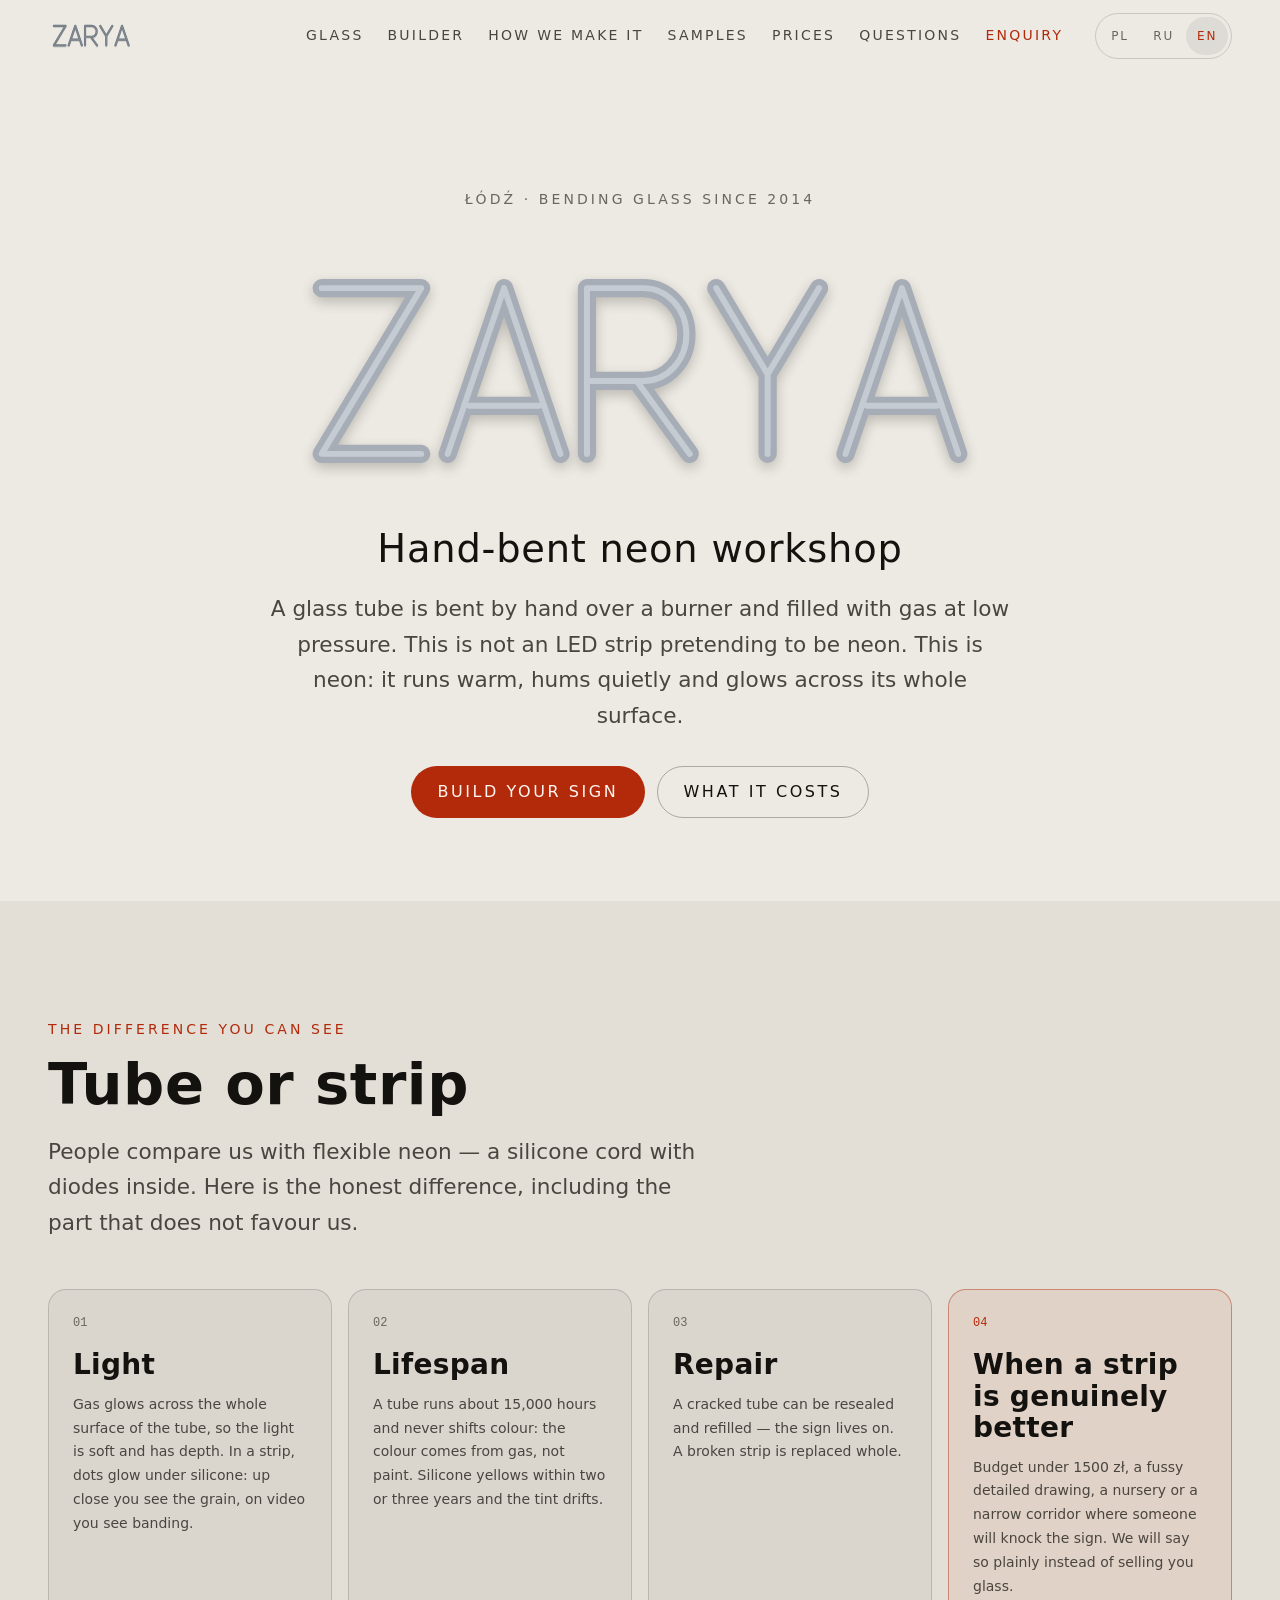
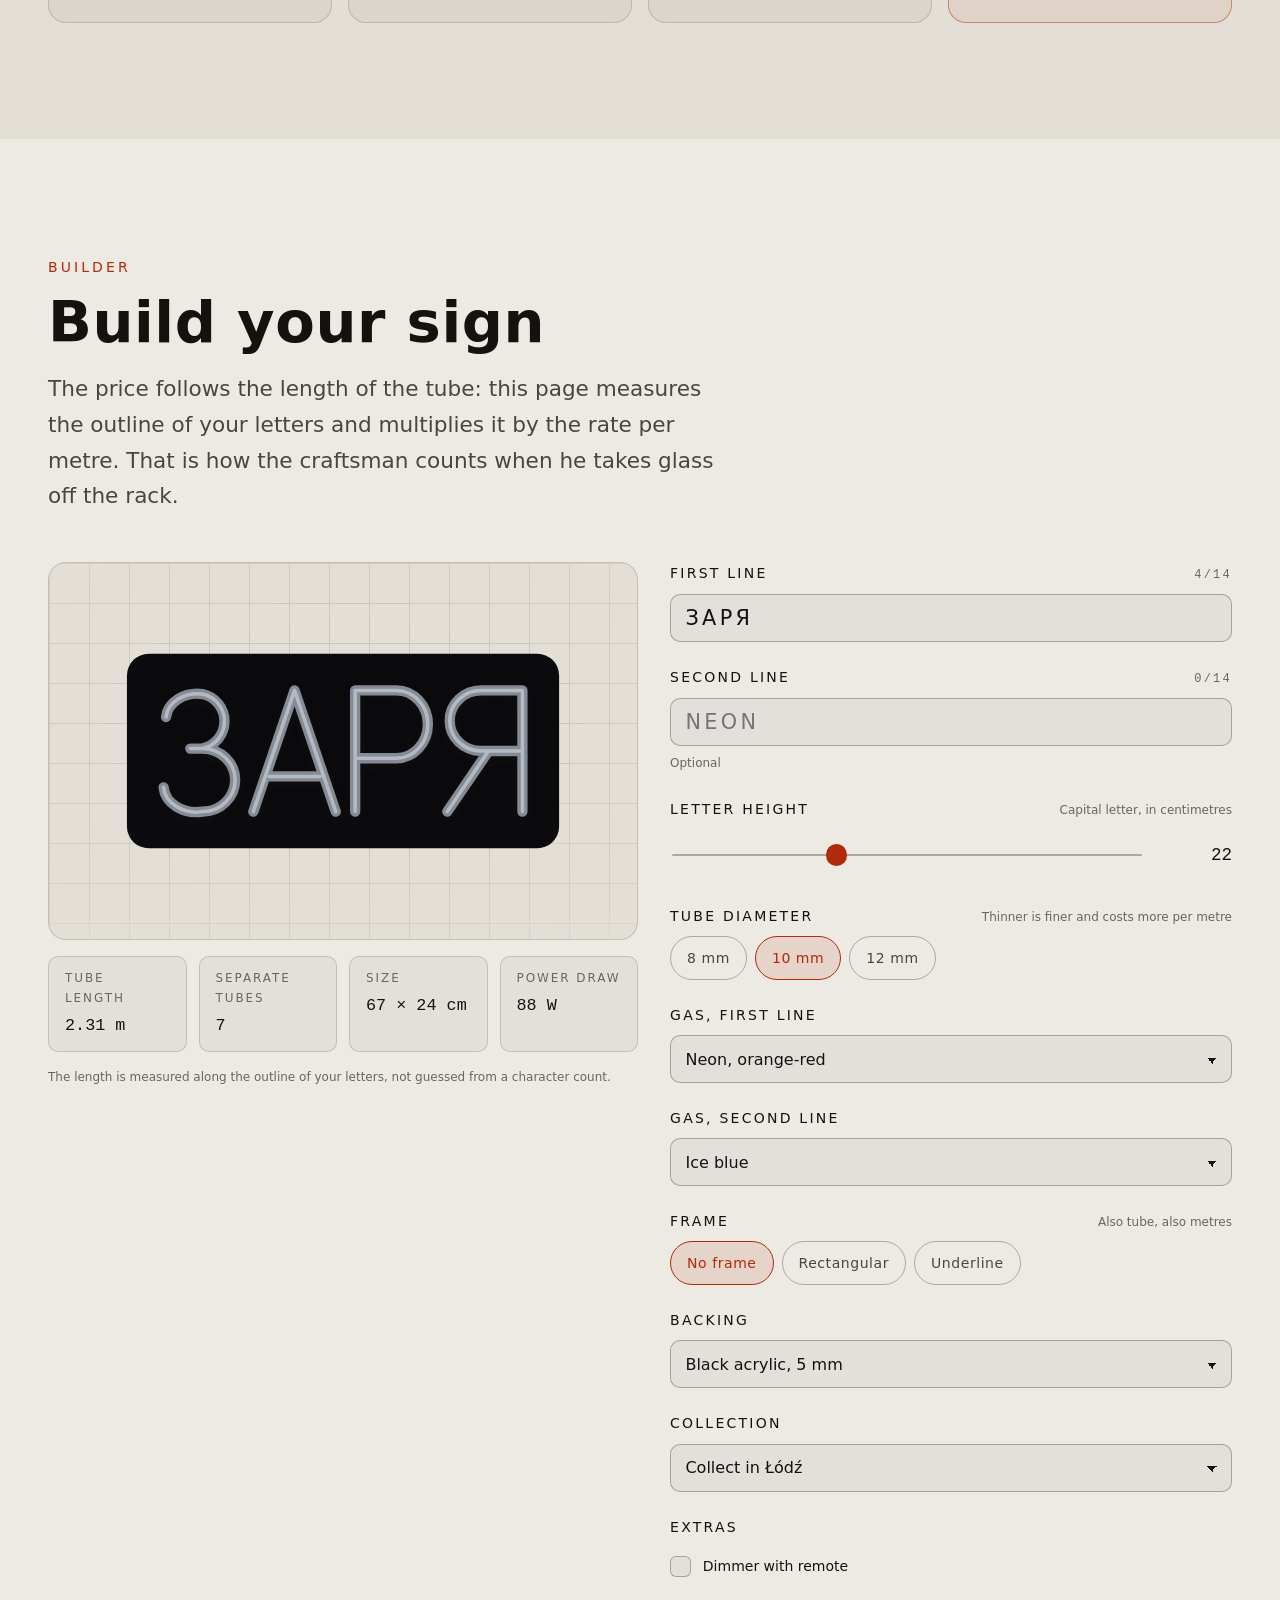
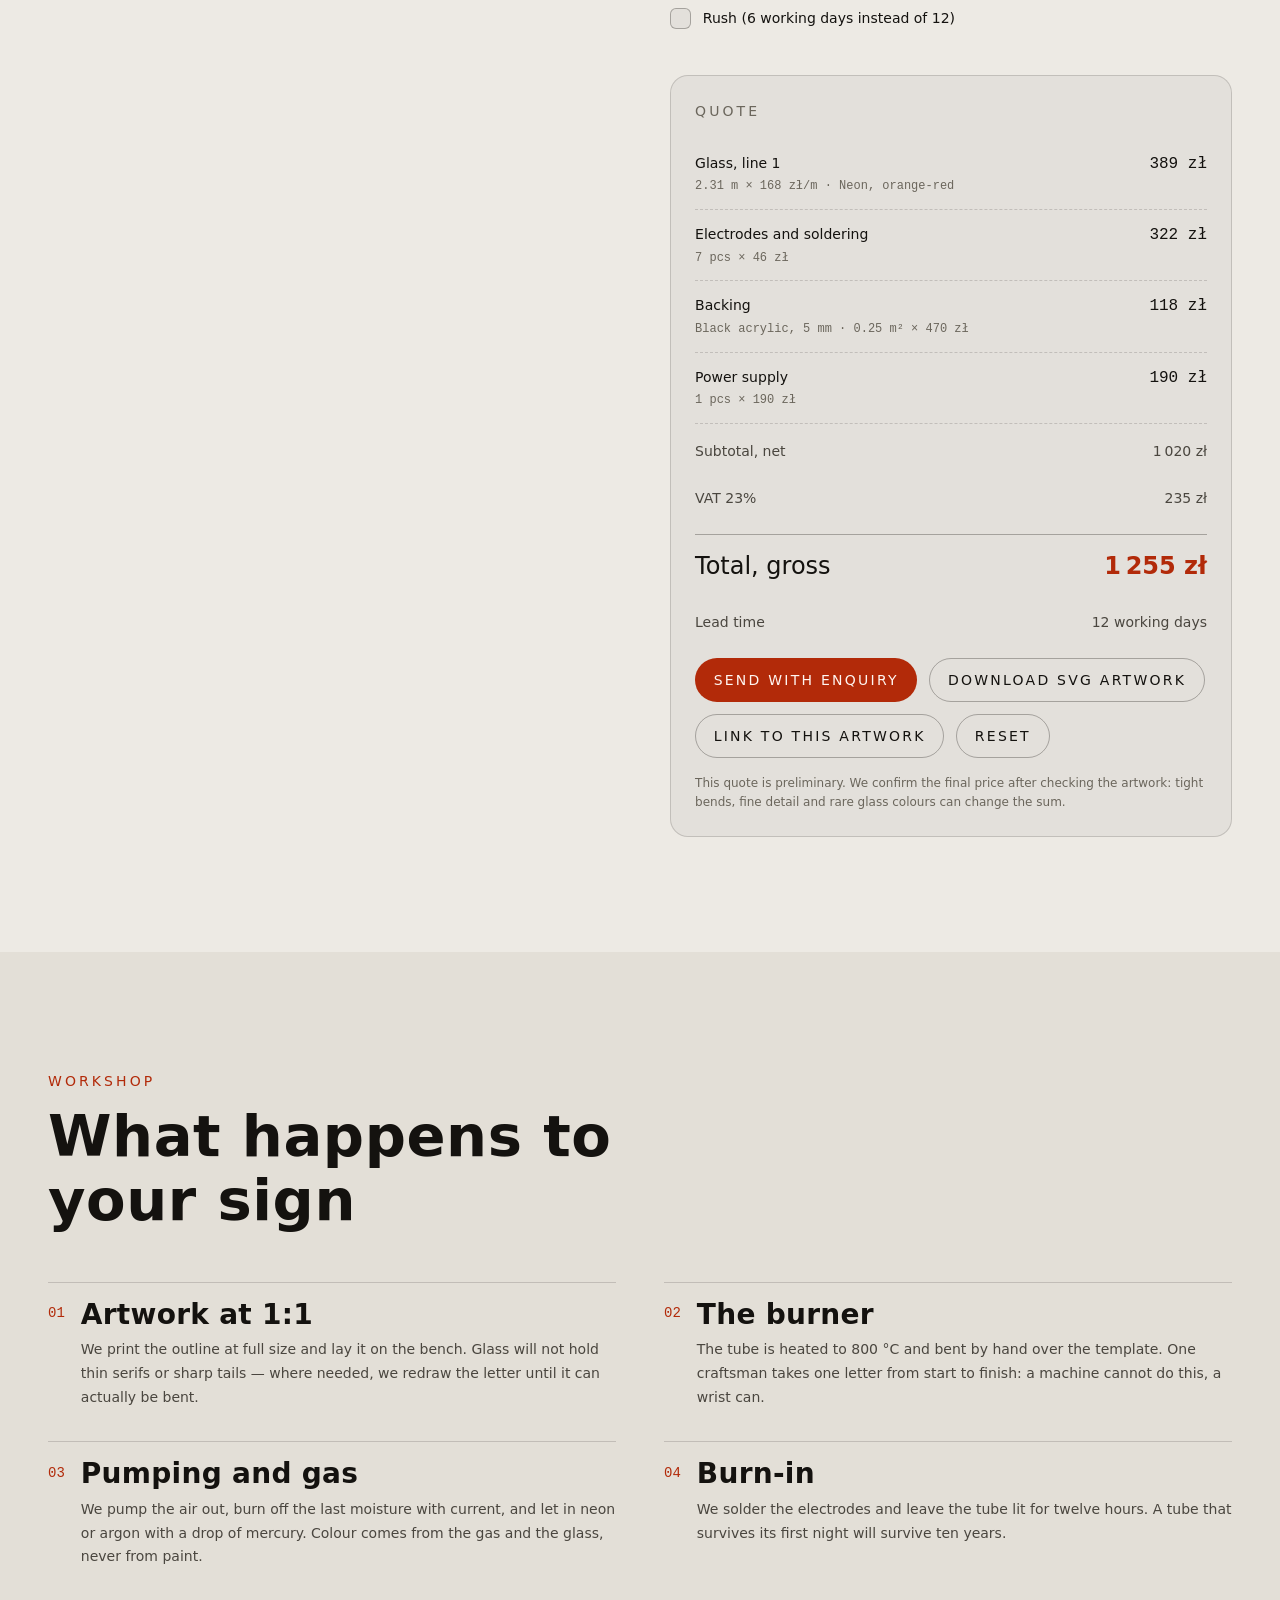
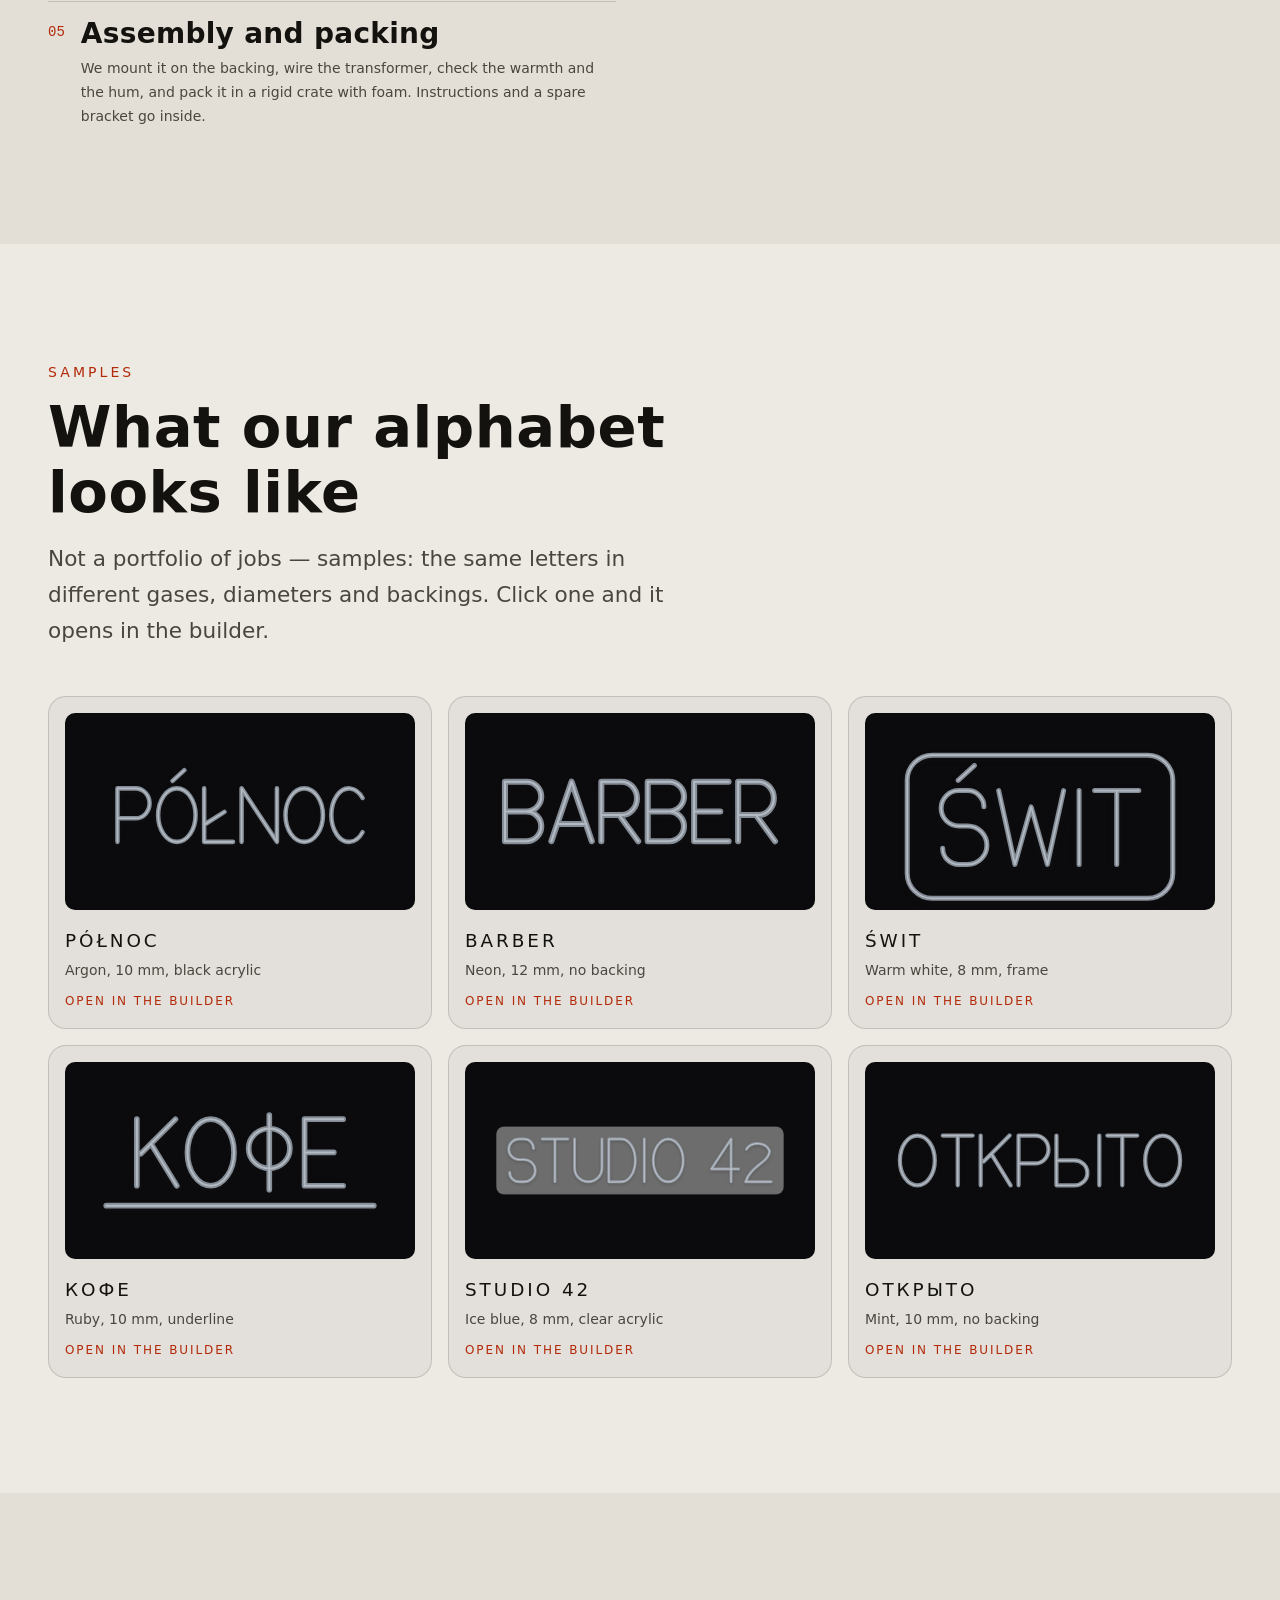
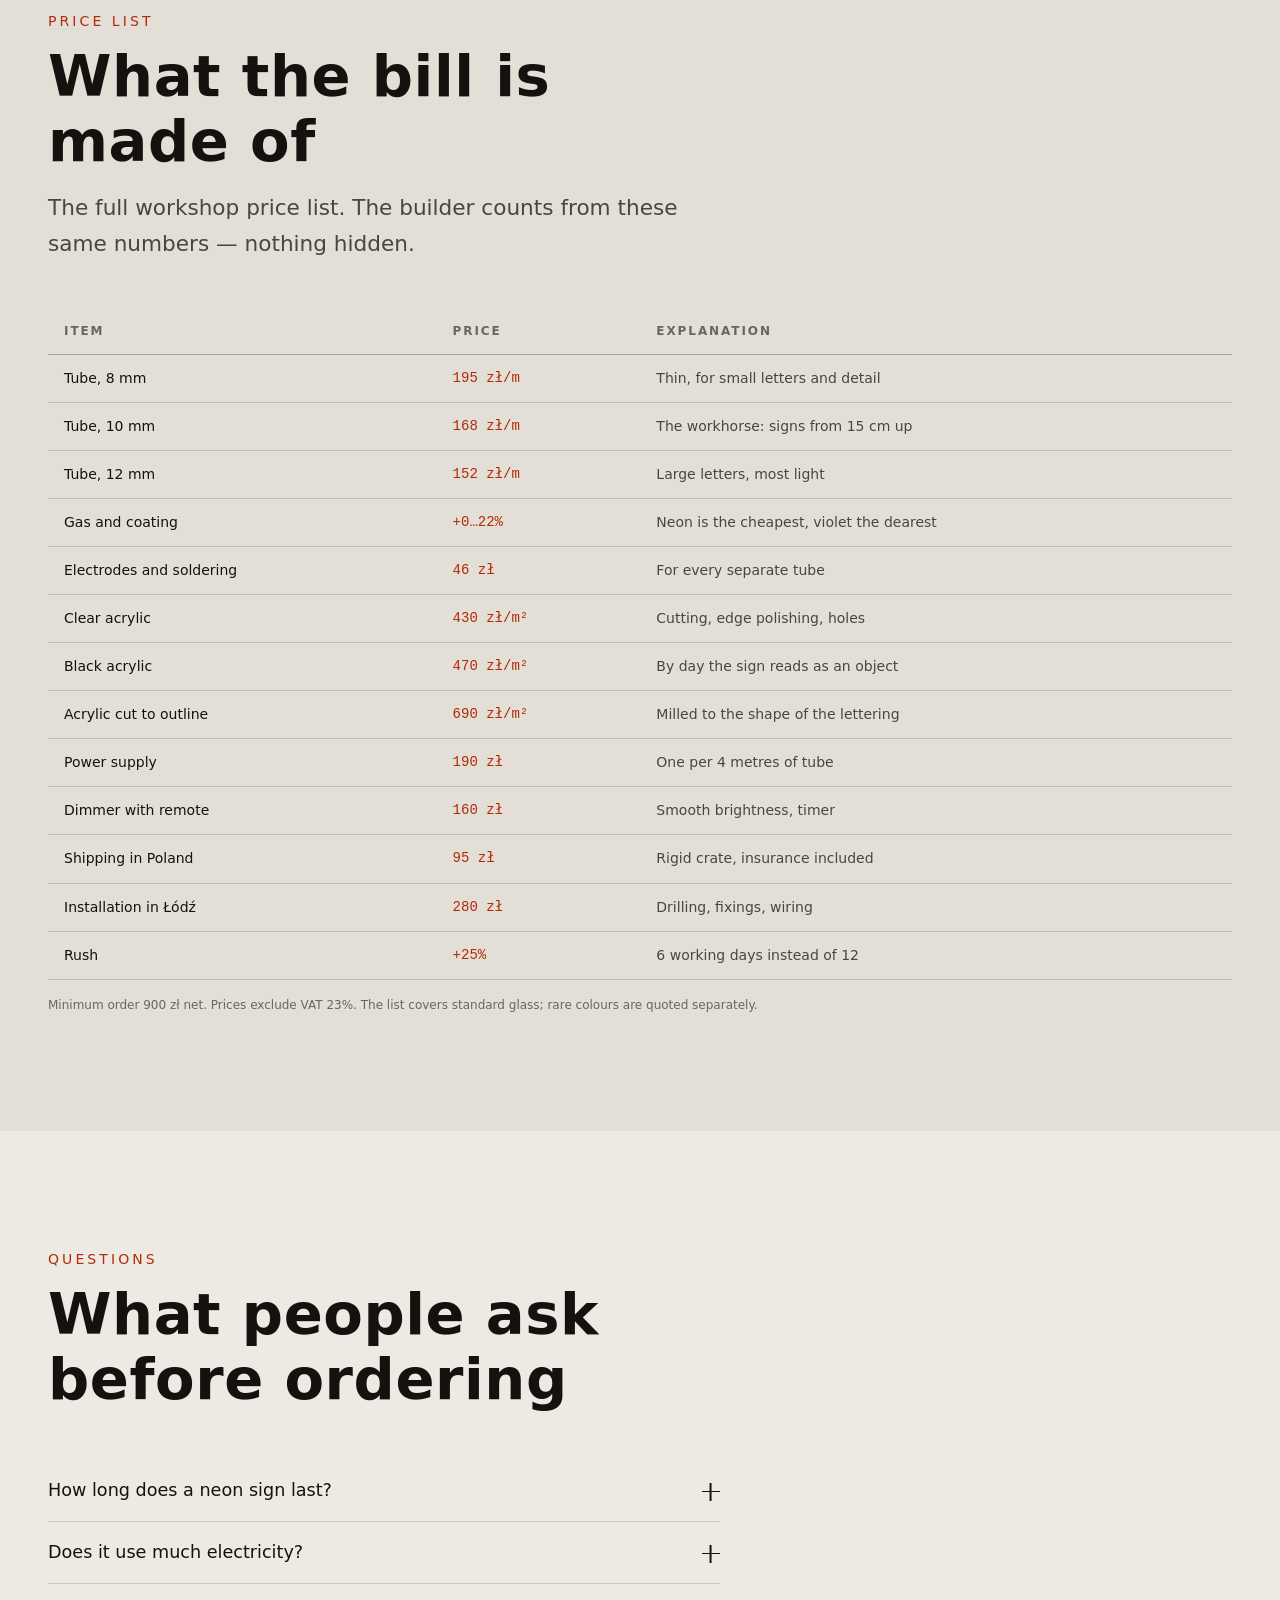
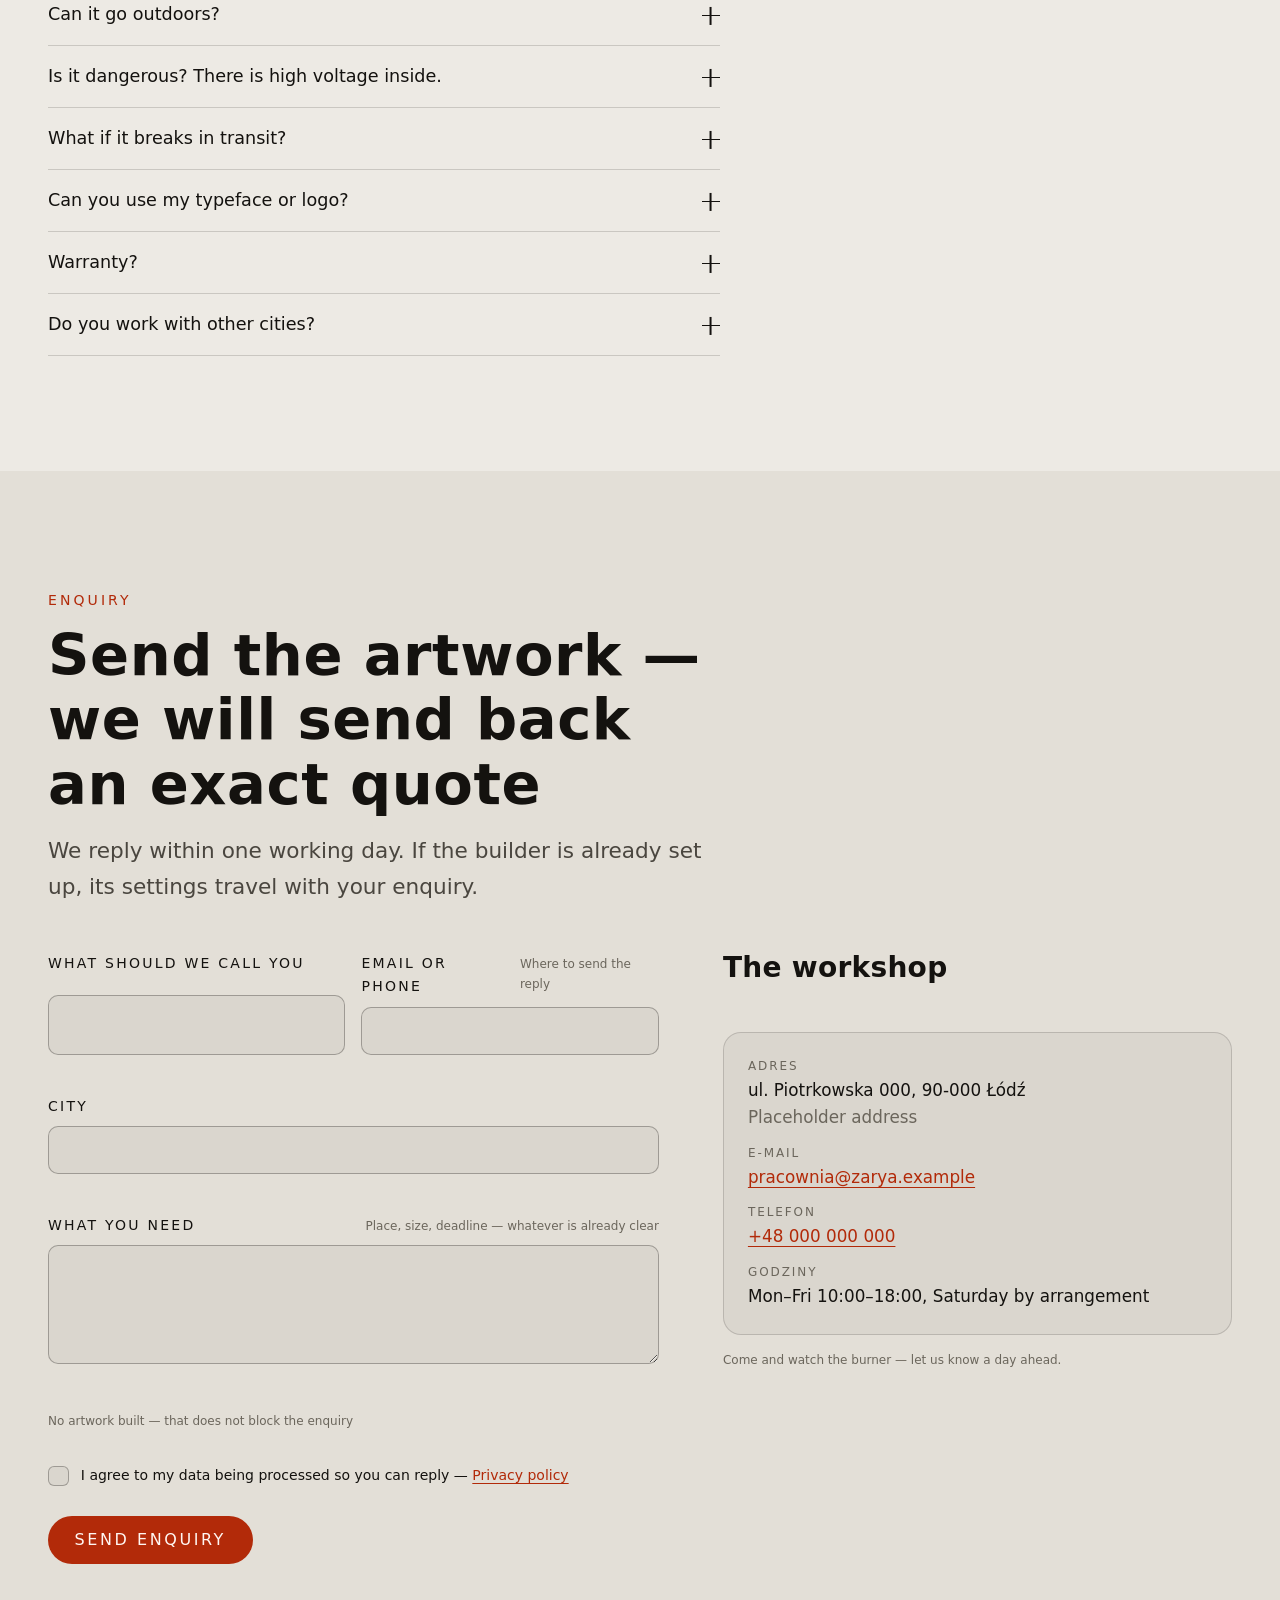
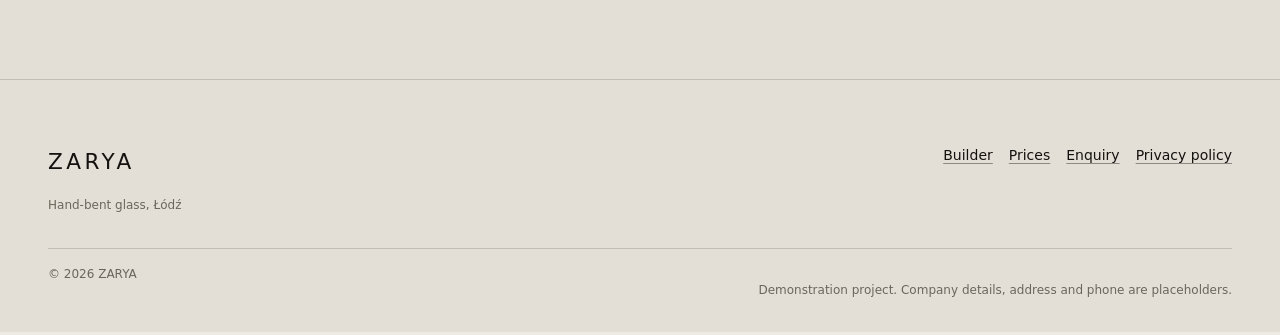
==== index.html @ 2301a45c "zarya-neon — демо-сайт для портфолио Статический сайт без сборки. Данные, контакты и заявки — заглуш" ====
<!doctype html>
<html lang="pl">
<head>
<meta charset="utf-8">
<meta name="viewport" content="width=device-width, initial-scale=1">
<meta name="color-scheme" content="dark light">

<title>ZARYA — ręcznie gięty neon w Łodzi. Złóż szyld i zobacz cenę</title>
<meta name="description" content="Pracownia ręcznie giętych neonów w Łodzi. Kreator na stronie liczy cenę po długości rurki — dokładnie tak, jak liczy to rzemieślnik.">

<link rel="canonical" href="https://oum1d.github.io/zarya-neon/">
<link rel="alternate" hreflang="pl" href="https://oum1d.github.io/zarya-neon/?lang=pl">
<link rel="alternate" hreflang="ru" href="https://oum1d.github.io/zarya-neon/?lang=ru">
<link rel="alternate" hreflang="en" href="https://oum1d.github.io/zarya-neon/?lang=en">
<link rel="alternate" hreflang="x-default" href="https://oum1d.github.io/zarya-neon/">

<meta property="og:type" content="website">
<meta property="og:url" content="https://oum1d.github.io/zarya-neon/">
<meta property="og:title" content="ZARYA — pracownia ręcznie giętego neonu, Łódź">
<meta property="og:description" content="Złóż szyld w kreatorze i zobacz uczciwy kosztorys: metry szkła, elektrody, podkład.">
<meta property="og:image" content="https://oum1d.github.io/zarya-neon/og-image.png">
<meta property="og:image:width" content="1200">
<meta property="og:image:height" content="630">
<meta property="og:locale" content="pl_PL">
<meta property="og:locale:alternate" content="ru_RU">
<meta property="og:locale:alternate" content="en_GB">
<meta name="twitter:card" content="summary_large_image">

<link rel="icon" href="favicon.svg" type="image/svg+xml">
<link rel="apple-touch-icon" href="favicon.svg">

<link rel="stylesheet" href="assets/css/tokens.css">
<link rel="stylesheet" href="assets/css/base.css">
<link rel="stylesheet" href="assets/css/neon.css">
<link rel="stylesheet" href="assets/css/layout.css">
<link rel="stylesheet" href="assets/css/components.css">


<script type="application/ld+json">
{
  "@context": "https://schema.org",
  "@type": "LocalBusiness",
  "name": "ZARYA",
  "description": "Pracownia ręcznie giętych neonów. Szyldy, napisy i litery ze szkła.",
  "url": "https://oum1d.github.io/zarya-neon/",
  "email": "pracownia@zarya.example",
  "telephone": "+48000000000",
  "priceRange": "900–9000 zł",
  "address": {
    "@type": "PostalAddress",
    "streetAddress": "ul. Piotrkowska 000",
    "postalCode": "90-000",
    "addressLocality": "Łódź",
    "addressCountry": "PL"
  },
  "openingHoursSpecification": [{
    "@type": "OpeningHoursSpecification",
    "dayOfWeek": ["Monday", "Tuesday", "Wednesday", "Thursday", "Friday"],
    "opens": "10:00",
    "closes": "18:00"
  }],
  "makesOffer": {
    "@type": "Offer",
    "itemOffered": {
      "@type": "Service",
      "name": "Neon na zamówienie",
      "serviceType": "Ręczne gięcie szkła neonowego"
    }
  }
}
</script>
</head>

<body data-page="home">

<a class="skip" href="#main" data-i18n="nav.skip">Przejdź do treści</a>

<header class="site-header" data-header>
  <div class="wrap site-header__inner">

    <!-- Логотип — то же стекло, что и товар: слово набрано трубочным
         алфавитом сайта. Текстовый вариант остаётся для случая, когда
         скрипты не отработали. -->
    <a class="brand" href="#top">
      <svg class="brand__sign" data-sign="hero.sign" data-gas="neon"
           aria-hidden="true" focusable="false"></svg>
      <span class="brand__name">ZARYA</span>
    </a>

    <nav class="nav" data-nav data-spy aria-label="Menu">
      <ul class="nav__list" id="nav-list">
        <li><a class="nav__link" href="#why" data-i18n="nav.why">Szkło</a></li>
        <li><a class="nav__link" href="#builder" data-i18n="nav.builder">Kreator</a></li>
        <li><a class="nav__link" href="#process" data-i18n="nav.process">Jak robimy</a></li>
        <li><a class="nav__link" href="#samples" data-i18n="nav.samples">Próbki</a></li>
        <li><a class="nav__link" href="#prices" data-i18n="nav.prices">Cennik</a></li>
        <li><a class="nav__link" href="#faq" data-i18n="nav.faq">Pytania</a></li>
        <li><a class="nav__link" href="#order" data-i18n="nav.order">Zapytanie</a></li>
      </ul>

      <!-- Языки в меню: нужны на узких экранах, где в шапке нет места -->
      <div class="lang" role="group" data-lang-group aria-label="Język">
        <button class="lang__btn" type="button" data-lang="pl">PL</button>
        <button class="lang__btn" type="button" data-lang="ru">RU</button>
        <button class="lang__btn" type="button" data-lang="en">EN</button>
      </div>
    </nav>

    <div class="lang" role="group" data-lang-group aria-label="Język">
      <button class="lang__btn" type="button" data-lang="pl">PL</button>
      <button class="lang__btn" type="button" data-lang="ru">RU</button>
      <button class="lang__btn" type="button" data-lang="en">EN</button>
    </div>

    <button class="nav-toggle" type="button" data-nav-toggle aria-expanded="false" aria-controls="nav-list">
      <span></span><span></span><span></span>
      <span class="visually-hidden">Menu</span>
    </button>

  </div>
</header>

<main id="main">

  <!-- ======================= ПЕРВЫЙ ЭКРАН ======================= -->
  <section class="hero" id="top">
    <div class="wrap hero__inner">
      <p class="hero__kicker" data-i18n="hero.kicker">Łódź · giniemy szkło od 2014 roku</p>

      <svg class="hero__sign neon-svg" id="hero-svg" data-sign="hero.sign" data-gas="neon" data-sign-animate
           role="img" aria-label="ZARYA"></svg>

      <h1 class="hero__h1" data-i18n="hero.h1">Pracownia ręcznie giętego neonu</h1>

      <p class="hero__lead" data-i18n="hero.lead">
        Szklaną rurkę gnie się ręcznie nad palnikiem i napełnia gazem pod niskim ciśnieniem.
      </p>

      <div class="hero__actions">
        <a class="btn btn--primary" href="#builder" data-i18n="hero.ctaPrimary">Złóż swój szyld</a>
        <a class="btn btn--ghost" href="#prices" data-i18n="hero.ctaSecondary">Ile to kosztuje</a>
      </div>
    </div>
  </section>

  <!-- ======================= ТРУБКА ИЛИ ЛЕНТА ======================= -->
  <section class="section section--tint" id="why" data-reveal>
    <div class="wrap">
      <div class="section__head">
        <span class="kicker" data-i18n="why.kicker">Różnica, którą widać</span>
        <h2 data-i18n="why.h2">Rurka czy taśma</h2>
        <p class="section__lead" data-i18n="why.lead">Często porównują nas z neonem elastycznym.</p>
      </div>
      <div class="grid-why" data-render="why"></div>
    </div>
  </section>

  <!-- ======================= КОНСТРУКТОР ======================= -->
  <section class="section" id="builder">
    <div class="wrap">
      <div class="section__head" data-reveal>
        <span class="kicker" data-i18n="builder.kicker">Kreator</span>
        <h2 data-i18n="builder.h2">Złóż swój szyld</h2>
        <p class="section__lead" data-i18n="builder.lead">Cena liczy się po długości rurki.</p>
      </div>

      <div class="builder__grid">

        <!-- Живое превью -->
        <div class="builder__preview">
          <div class="neon-stage builder__stage" id="b-stage" data-backing="black">
            <svg class="neon-svg" id="b-svg" role="img" aria-label="Podgląd / Превью"></svg>
          </div>

          <div class="facts">
            <div class="fact">
              <span class="fact__k" data-i18n="builder.facts.length">Długość rurki</span>
              <span class="fact__v" id="b-fact-length">—</span>
            </div>
            <div class="fact">
              <span class="fact__k" data-i18n="builder.facts.tubes">Osobnych rurek</span>
              <span class="fact__v" id="b-fact-tubes">—</span>
            </div>
            <div class="fact">
              <span class="fact__k" data-i18n="builder.facts.size">Wymiar</span>
              <span class="fact__v" id="b-fact-size">—</span>
            </div>
            <div class="fact">
              <span class="fact__k" data-i18n="builder.facts.power">Pobór mocy</span>
              <span class="fact__v" id="b-fact-power">—</span>
            </div>
          </div>
          <p class="estimate__disclaimer" data-i18n="builder.factsHint">
            Długość jest zmierzona po konturze Twoich liter.
          </p>
        </div>

        <!-- Настройки и смета -->
        <div class="builder__panel">
          <form class="builder__form" id="builder-form" novalidate>

            <div class="field">
              <label class="field__label" for="b-line1">
                <span data-i18n="builder.text1">Pierwszy wiersz</span>
                <span class="field__count" id="b-count1">0/14</span>
              </label>
              <input class="input input--sign" id="b-line1" name="line1" type="text"
                     maxlength="14" autocomplete="off" spellcheck="false"
                     value="ЗАРЯ" data-i18n-attr="placeholder:builder.placeholder1">
            </div>

            <div class="field">
              <label class="field__label" for="b-line2">
                <span data-i18n="builder.text2">Drugi wiersz</span>
                <span class="field__count" id="b-count2">0/14</span>
              </label>
              <input class="input input--sign" id="b-line2" name="line2" type="text"
                     maxlength="14" autocomplete="off" spellcheck="false"
                     data-i18n-attr="placeholder:builder.placeholder2">
              <span class="field__hint" data-i18n="builder.text2hint">Opcjonalnie</span>
            </div>

            <p class="warn" id="b-warn" role="status" hidden></p>

            <div class="field">
              <label class="field__label" for="b-cap">
                <span data-i18n="builder.height">Wysokość liter</span>
                <span class="field__hint" data-i18n="builder.heightHint">Wielka litera, w centymetrach</span>
              </label>
              <div class="range">
                <input id="b-cap" name="cap" type="range" min="10" max="45" step="1" value="22">
                <output class="range__out" id="b-cap-out" for="b-cap">22</output>
              </div>
            </div>

            <div class="field">
              <span class="field__label" id="b-diameter-label">
                <span data-i18n="builder.diameter">Średnica rurki</span>
                <span class="field__hint" data-i18n="builder.diameterHint">Cieńsza jest droższa za metr</span>
              </span>
              <div class="chips" role="radiogroup" aria-labelledby="b-diameter-label">
                <label class="chip"><input type="radio" name="diameter" value="8"><span>8 mm</span></label>
                <label class="chip"><input type="radio" name="diameter" value="10" checked><span>10 mm</span></label>
                <label class="chip"><input type="radio" name="diameter" value="12"><span>12 mm</span></label>
              </div>
            </div>

            <div class="field">
              <label class="field__label" for="b-gas1"><span data-i18n="builder.gas1">Gaz pierwszego wiersza</span></label>
              <select class="select" id="b-gas1" name="gas1">
                <option value="neon"   data-i18n="builder.gases.neon">Neon</option>
                <option value="ruby"   data-i18n="builder.gases.ruby">Rubinowy</option>
                <option value="pink"   data-i18n="builder.gases.pink">Różowy</option>
                <option value="ice"    data-i18n="builder.gases.ice">Lodowy błękit</option>
                <option value="mint"   data-i18n="builder.gases.mint">Miętowy</option>
                <option value="violet" data-i18n="builder.gases.violet">Fioletowy</option>
                <option value="warm"   data-i18n="builder.gases.warm">Ciepła biel</option>
                <option value="white"  data-i18n="builder.gases.white">Zimna biel</option>
              </select>
            </div>

            <div class="field">
              <label class="field__label" for="b-gas2"><span data-i18n="builder.gas2">Gaz drugiego wiersza</span></label>
              <select class="select" id="b-gas2" name="gas2">
                <option value="neon"   data-i18n="builder.gases.neon">Neon</option>
                <option value="ruby"   data-i18n="builder.gases.ruby">Rubinowy</option>
                <option value="pink"   data-i18n="builder.gases.pink">Różowy</option>
                <option value="ice"    data-i18n="builder.gases.ice">Lodowy błękit</option>
                <option value="mint"   data-i18n="builder.gases.mint">Miętowy</option>
                <option value="violet" data-i18n="builder.gases.violet">Fioletowy</option>
                <option value="warm"   data-i18n="builder.gases.warm">Ciepła biel</option>
                <option value="white"  data-i18n="builder.gases.white">Zimna biel</option>
              </select>
            </div>

            <div class="field">
              <span class="field__label" id="b-frame-label">
                <span data-i18n="builder.frame">Ramka</span>
                <span class="field__hint" data-i18n="builder.frameHint">Też rurka, też metry</span>
              </span>
              <div class="chips" role="radiogroup" aria-labelledby="b-frame-label">
                <label class="chip"><input type="radio" name="frame" value="none" checked><span data-i18n="builder.frames.none">Bez ramki</span></label>
                <label class="chip"><input type="radio" name="frame" value="rect"><span data-i18n="builder.frames.rect">Prostokątna</span></label>
                <label class="chip"><input type="radio" name="frame" value="underline"><span data-i18n="builder.frames.underline">Podkreślenie</span></label>
              </div>
            </div>

            <div class="field">
              <label class="field__label" for="b-backing"><span data-i18n="builder.backing">Podkład</span></label>
              <select class="select" id="b-backing" name="backing">
                <option value="none"  data-i18n="builder.backings.none">Bez podkładu</option>
                <option value="clear" data-i18n="builder.backings.clear">Bezbarwna pleksi</option>
                <option value="black" data-i18n="builder.backings.black" selected>Czarna pleksi</option>
                <option value="cut"   data-i18n="builder.backings.cut">Pleksi po konturze</option>
              </select>
            </div>

            <div class="field">
              <label class="field__label" for="b-mount"><span data-i18n="builder.mount">Odbiór</span></label>
              <select class="select" id="b-mount" name="mount">
                <option value="pickup"  data-i18n="builder.mounts.pickup">Odbiór osobisty</option>
                <option value="ship"    data-i18n="builder.mounts.ship">Wysyłka</option>
                <option value="install" data-i18n="builder.mounts.install">Montaż</option>
              </select>
            </div>

            <div class="field">
              <span class="field__label" data-i18n="builder.extras">Dodatki</span>
              <label class="check">
                <input type="checkbox" id="b-dimmer" name="dimmer">
                <span data-i18n="builder.dimmer">Ściemniacz z pilotem</span>
              </label>
              <label class="check">
                <input type="checkbox" id="b-rush" name="rush">
                <span data-i18n="builder.rush">Ekspres</span>
              </label>
            </div>
          </form>

          <!-- Смета -->
          <div class="estimate" id="b-estimate" aria-live="polite">
            <p class="estimate__title" data-i18n="builder.estimateTitle">Kosztorys</p>
            <div id="b-rows"></div>

            <div class="estimate__totals">
              <p class="estimate__total">
                <span data-i18n="builder.netto">Razem netto</span><span id="b-netto">—</span>
              </p>
              <p class="estimate__total">
                <span data-i18n="builder.vat">VAT 23%</span><span id="b-vat">—</span>
              </p>
              <p class="estimate__total estimate__total--main">
                <span data-i18n="builder.brutto">Do zapłaty brutto</span><b id="b-brutto">—</b>
              </p>
              <p class="estimate__total">
                <span data-i18n="builder.term">Termin</span><span id="b-term">—</span>
              </p>
            </div>

            <div class="estimate__actions">
              <button class="btn btn--primary btn--small" type="button" id="b-to-order" data-i18n="builder.toOrder">
                Wyślij do zapytania
              </button>
              <button class="btn btn--ghost btn--small" type="button" id="b-download" data-i18n="builder.downloadSvg">
                Pobierz projekt SVG
              </button>
              <button class="btn btn--ghost btn--small" type="button" id="b-share" data-i18n="builder.copyLink">
                Link do projektu
              </button>
              <button class="btn btn--ghost btn--small" type="button" id="b-reset" data-i18n="builder.reset">
                Wyczyść
              </button>
            </div>

            <p class="estimate__disclaimer" data-i18n="builder.disclaimer">
              Kosztorys jest wstępny.
            </p>
          </div>
        </div>

      </div>
    </div>
  </section>

  <!-- ======================= ПРОЦЕСС ======================= -->
  <section class="section section--tint" id="process" data-reveal>
    <div class="wrap">
      <div class="section__head">
        <span class="kicker" data-i18n="process.kicker">Pracownia</span>
        <h2 data-i18n="process.h2">Co dzieje się z Twoim szyldem</h2>
      </div>
      <ol class="process" data-render="process"></ol>
    </div>
  </section>

  <!-- ======================= ОБРАЗЦЫ ======================= -->
  <section class="section" id="samples" data-reveal>
    <div class="wrap">
      <div class="section__head">
        <span class="kicker" data-i18n="samples.kicker">Próbki</span>
        <h2 data-i18n="samples.h2">Jak wygląda nasz alfabet</h2>
        <p class="section__lead" data-i18n="samples.lead">To nie portfolio zleceń, tylko próbki.</p>
      </div>
      <div class="grid-samples" data-render="samples"></div>
    </div>
  </section>

  <!-- ======================= ПРАЙС ======================= -->
  <section class="section section--tint" id="prices" data-reveal>
    <div class="wrap">
      <div class="section__head">
        <span class="kicker" data-i18n="prices.kicker">Cennik</span>
        <h2 data-i18n="prices.h2">Z czego składa się rachunek</h2>
        <p class="section__lead" data-i18n="prices.lead">Pełny cennik pracowni.</p>
      </div>

      <div class="price-wrap">
        <table class="price">
          <thead>
            <tr>
              <th scope="col" data-i18n="prices.thItem">Pozycja</th>
              <th scope="col" data-i18n="prices.thPrice">Cena</th>
              <th scope="col" data-i18n="prices.thNote">Wyjaśnienie</th>
            </tr>
          </thead>
          <tbody data-render="prices"></tbody>
        </table>
      </div>
      <p class="price-note" data-i18n="prices.note">Zamówienie minimalne — 900 zł netto.</p>
    </div>
  </section>

  <!-- ======================= FAQ ======================= -->
  <section class="section" id="faq" data-reveal>
    <div class="wrap">
      <div class="section__head">
        <span class="kicker" data-i18n="faq.kicker">Pytania</span>
        <h2 data-i18n="faq.h2">To, o co pytają przed zamówieniem</h2>
      </div>
      <div class="faq" data-render="faq"></div>
    </div>
  </section>

  <!-- ======================= ЗАЯВКА ======================= -->
  <section class="section section--tint" id="order" data-reveal>
    <div class="wrap">
      <div class="section__head">
        <span class="kicker" data-i18n="order.kicker">Zapytanie</span>
        <h2 data-i18n="order.h2">Przyślij projekt — odeślemy dokładny kosztorys</h2>
        <p class="section__lead" data-i18n="order.lead">Odpowiadamy w dzień roboczy.</p>
      </div>

      <div class="contact__grid">

        <form class="form" id="order-form" novalidate data-endpoint="">
          <div class="form__row form__row--two">
            <div class="field">
              <label class="field__label" for="order-name"><span data-i18n="order.name">Jak się do Ciebie zwracać</span></label>
              <input class="input" id="order-name" name="name" type="text" autocomplete="name"
                     required aria-describedby="order-name-error">
              <p class="error" id="order-name-error" role="alert" hidden></p>
            </div>

            <div class="field">
              <label class="field__label" for="order-contact">
                <span data-i18n="order.contact">E-mail albo telefon</span>
                <span class="field__hint" data-i18n="order.contactHint">Gdzie wysłać odpowiedź</span>
              </label>
              <input class="input" id="order-contact" name="contact" type="text" autocomplete="email"
                     required aria-describedby="order-contact-error">
              <p class="error" id="order-contact-error" role="alert" hidden></p>
            </div>
          </div>

          <div class="field">
            <label class="field__label" for="order-city"><span data-i18n="order.city">Miasto</span></label>
            <input class="input" id="order-city" name="city" type="text" autocomplete="address-level2">
          </div>

          <div class="field">
            <label class="field__label" for="order-message">
              <span data-i18n="order.message">Czego potrzebujesz</span>
              <span class="field__hint" data-i18n="order.messageHint">Miejsce, wymiar, termin</span>
            </label>
            <textarea class="textarea" id="order-message" name="message" rows="5"></textarea>
          </div>

          <!-- Параметры из конструктора уезжают вместе с заявкой -->
          <input type="hidden" id="order-spec" name="spec">
          <p class="spec-badge" data-order-spec-state data-i18n="order.attachedNone">
            Projekt nie jest złożony.
          </p>

          <!-- Ловушка для ботов -->
          <div class="trap" aria-hidden="true">
            <label for="order-company">Firma</label>
            <input id="order-company" name="company" type="text" tabindex="-1" autocomplete="off">
          </div>

          <label class="check">
            <input type="checkbox" id="order-consent" name="consent" required aria-describedby="order-consent-error">
            <span>
              <span data-i18n="order.consent">Zgadzam się na przetwarzanie danych</span>
              — <a class="link" href="privacy.html" data-i18n="order.consentLink">Polityka prywatności</a>
            </span>
          </label>
          <p class="error" id="order-consent-error" role="alert" hidden></p>

          <div class="form-status" id="order-status" tabindex="-1" role="status" hidden></div>

          <div>
            <button class="btn btn--primary" type="submit" data-i18n="order.submit">Wyślij zapytanie</button>
          </div>
        </form>

        <div>
          <h3 class="section__head" data-i18n="contact.h2">Pracownia</h3>
          <dl class="contact-card">
            <div>
              <dt>Adres</dt>
              <dd data-i18n="contact.address">ul. Piotrkowska 000, 90-000 Łódź</dd>
              <dd class="note-inline" data-i18n="contact.addressNote">Adres demonstracyjny</dd>
            </div>
            <div>
              <dt>E-mail</dt>
              <dd><a class="link" href="mailto:pracownia@zarya.example" data-i18n="contact.email">pracownia@zarya.example</a></dd>
            </div>
            <div>
              <dt>Telefon</dt>
              <dd><a class="link" href="tel:+48000000000" data-i18n="contact.phone">+48 000 000 000</a></dd>
            </div>
            <div>
              <dt>Godziny</dt>
              <dd data-i18n="contact.hours">Pon–pt 10:00–18:00</dd>
            </div>
          </dl>
          <p class="note-inline u-mt-4" data-i18n="contact.visit">
            Wpadnij zobaczyć palnik.
          </p>
        </div>

      </div>
    </div>
  </section>

</main>

<footer class="site-footer">
  <div class="wrap">
    <div class="site-footer__top">
      <div>
        <p class="footer-brand">ZARYA</p>
        <p class="note-inline" data-i18n="footer.tagline">Ręczne gięcie szkła, Łódź</p>
      </div>
      <nav class="site-footer__links" aria-label="Footer">
        <a href="#builder" data-i18n="nav.builder">Kreator</a>
        <a href="#prices" data-i18n="nav.prices">Cennik</a>
        <a href="#order" data-i18n="nav.order">Zapytanie</a>
        <a href="privacy.html" data-i18n="footer.privacy">Polityka prywatności</a>
      </nav>
    </div>
    <div class="site-footer__bottom">
      <p>© <span data-year>2026</span> ZARYA</p>
      <p data-i18n="footer.rights">Projekt demonstracyjny.</p>
    </div>
  </div>
</footer>

<script src="assets/data/lang-pl.js"></script>
<script src="assets/data/lang-ru.js"></script>
<script src="assets/data/lang-en.js"></script>
<script src="assets/js/glyphs.js"></script>
<script src="assets/js/neon.js"></script>
<script src="assets/js/pricing.js"></script>
<script src="assets/js/i18n.js"></script>
<script src="assets/js/content.js"></script>
<script src="assets/js/builder.js"></script>
<script src="assets/js/forms.js"></script>
<script src="assets/js/ui.js"></script>
<script src="assets/js/core.js"></script>
</body>
</html>
---- assets/css/tokens.css ----
/* ============================================================================
   ЗАРЯ — токены
   ----------------------------------------------------------------------------
   Единственное место, где заданы цвета, шрифты, размеры и тайминги.
   Дальше по проекту — только var().

   Сайт живёт в двух состояниях: ночь (неон работает) и день (то же стекло,
   погашенное). Состояние выбирает НЕ сайт, а операционная система: тёмная
   тема на телефоне или в Windows — ночь, светлая — день. Своего
   переключателя нет намеренно: человек уже сказал системе, как ему удобно
   смотреть, и спрашивать второй раз незачем.

   Меняются ТОЛЬКО переменные слоя «сцена». Цвета газа не меняются никогда:
   газ горит одинаково, меняется только свет вокруг него.
   ============================================================================ */

:root {
  /* --- Газы. Это товар, а не палитра интерфейса. Не использовать
         для текста, рамок и фона: только для свечения трубок ---------------- */
  --gas-neon:   #FF4D1C;  /* чистый неон, оранжево-красный           */
  --gas-ruby:   #FF2D6F;  /* неон + красное стекло                   */
  --gas-pink:   #FF3DB8;  /* аргон + розовый люминофор               */
  --gas-ice:    #35D6F5;  /* аргон-ртуть, холодный голубой           */
  --gas-mint:   #37F5A3;  /* аргон + зелёный люминофор               */
  --gas-violet: #9B6BFF;  /* аргон + фиолетовый люминофор            */
  --gas-warm:   #FFC46B;  /* «тёплый белый», аргон + янтарь          */
  --gas-white:  #E8F4FF;  /* холодный белый                          */

  /* --- Бренд. ЗАРЯ = зарево на рассвете: тёплый оранжевый ----------------- */
  --c-brand:      #FF4D1C;
  --c-brand-soft: #FF8A4C;

  /* --- Стекло: цвет незажжённой трубки ------------------------------------ */
  --c-glass:       #9AA3AE;
  --c-glass-hi:    #E6EAEF;
  --c-glass-shade: #5A6470;

  /* --- Типографика -------------------------------------------------------- */
  --f-display: Bahnschrift, "DIN Condensed", "Archivo Narrow",
               "Roboto Condensed", "Segoe UI Semibold", system-ui, sans-serif;
  --f-text:    "Segoe UI", system-ui, -apple-system, "Helvetica Neue", Arial, sans-serif;
  --f-mono:    "Cascadia Mono", Consolas, ui-monospace, "SF Mono", Menlo, monospace;

  /* Шкала. clamp() вместо медиазапросов на размер: один размер на все экраны */
  --t-hero:  clamp(3.2rem, 12vw, 8.5rem);
  --t-h2:    clamp(2rem, 5.2vw, 3.6rem);
  --t-h3:    clamp(1.3rem, 2.6vw, 1.75rem);
  --t-lead:  clamp(1.05rem, 1.9vw, 1.35rem);
  --t-body:  1rem;
  --t-small: 0.875rem;
  --t-micro: 0.75rem;

  --lh-tight: 0.94;
  --lh-head:  1.12;
  --lh-text:  1.65;

  --tracking-wide:  0.16em;
  --tracking-micro: 0.22em;

  /* --- Ритм. Все отступы кратны 4px --------------------------------------- */
  --s-1: 0.25rem;  --s-2: 0.5rem;   --s-3: 0.75rem;  --s-4: 1rem;
  --s-5: 1.5rem;   --s-6: 2rem;     --s-7: 3rem;     --s-8: 4rem;
  --s-9: 6rem;     --s-10: 8rem;

  --section-y: clamp(4rem, 9vw, 8rem);
  --gutter:    clamp(1.15rem, 4vw, 3rem);
  --measure:   66ch;      /* предел строки текста для читаемости */
  --page:      82rem;     /* предел ширины контента              */

  --radius-s:  4px;
  --radius:    10px;
  --radius-l:  18px;
  --radius-pill: 999px;

  /* --- Движение. Всё гасится в prefers-reduced-motion --------------------- */
  --e-out:   cubic-bezier(0.22, 1, 0.36, 1);
  --e-in-out: cubic-bezier(0.65, 0, 0.35, 1);
  --d-fast:  0.18s;
  --d-base:  0.32s;
  --d-slow:  0.7s;
  /* Рубильник день/ночь. Свет в комнате не выключается щелчком — он уходит.
     Отсюда длинный ход и синусоидальная кривая: без резкого старта и без
     резкой остановки, поэтому переход не бросается в глаза, а замечается. */
  --d-switch: 0.85s;
  --e-switch: cubic-bezier(0.37, 0, 0.63, 1);   /* плавно из покоя в покой */

  --focus-w: 3px;

  --z-bg: 0; --z-body: 1; --z-sticky: 50; --z-header: 100; --z-modal: 200;
}

/* ============================ НОЧЬ (база) =================================
   База — тёмная: неоновая мастерская показывает товар в работе. Светлая
   версия ниже включается только по системной настройке. */
:root {
  /* Говорим браузеру, в какой схеме он рисует СВОИ элементы: раскрытый
     список <select>, полосы прокрутки, подсказки автозаполнения. Без этого
     список газов открывался белой панелью со светлым текстом на белом —
     прочитать было нельзя. */
  color-scheme: dark;

  --c-bg:       #08080C;
  --c-bg-2:     #0E0E15;
  --c-panel:    rgba(255, 255, 255, 0.045);
  --c-panel-2:  rgba(255, 255, 255, 0.08);
  --c-line:     rgba(255, 255, 255, 0.13);
  --c-line-2:   rgba(255, 255, 255, 0.26);

  --c-ink:      #F2F0EC;
  --c-ink-dim:  #A7A9B4;   /* 7.1:1 к --c-bg */
  --c-ink-mute: #767A87;   /* только для подписей 14px+, 4.6:1 */

  --c-accent:     var(--c-brand);
  --c-accent-ink: #0A0A0C;  /* текст на оранжевой кнопке */

  /* Трубка в этом режиме горит */
  --tube-core:    #FFFFFF;
  --tube-opacity: 1;
  --glow-1: 6px;  --glow-2: 18px;  --glow-3: 44px;
  --glow-a1: 0.95; --glow-a2: 0.55; --glow-a3: 0.3;
  --room-light: 0;          /* сколько «дневного света» в комнате */
  --shadow-card: 0 24px 60px rgba(0, 0, 0, 0.55);
}

/* ============================== ДЕНЬ ======================================
   Включается системной настройкой «светлая тема» — и только ею. */
@media (prefers-color-scheme: light) {
:root {
  color-scheme: light;

  --c-bg:       #EDEAE4;
  --c-bg-2:     #E3DFD7;
  --c-panel:    rgba(20, 18, 16, 0.04);
  --c-panel-2:  rgba(20, 18, 16, 0.07);
  --c-line:     rgba(20, 18, 16, 0.16);
  --c-line-2:   rgba(20, 18, 16, 0.3);

  --c-ink:      #14120F;
  --c-ink-dim:  #4A463F;   /* 8.9:1 к --c-bg */
  --c-ink-mute: #6B665C;   /* 4.8:1 */

  --c-accent:     #B22A09;  /* тот же оранжевый, притемнён: 5.4:1 на фоне и 4.9:1 на тонированной секции */
  --c-accent-ink: #FFF6F2;

  /* Трубка погашена: стекло, тени, никакого свечения */
  --tube-core:    var(--c-glass);
  --tube-opacity: 0.85;
  --glow-1: 0px; --glow-2: 0px; --glow-3: 0px;
  --glow-a1: 0; --glow-a2: 0; --glow-a3: 0;
  --room-light: 1;
  --shadow-card: 0 18px 40px rgba(40, 30, 20, 0.12);
}
}
---- assets/css/base.css ----
/* ============================================================================
   ЗАРЯ — база
   ----------------------------------------------------------------------------
   Сброс, типографика, фокус, утилиты. Ничего декоративного: декор живёт
   в components.css, свечение — в neon.css.
   ============================================================================ */

*, *::before, *::after { box-sizing: border-box; }

html {
  -webkit-text-size-adjust: 100%;
  scroll-behavior: smooth;
  /* Якорь не должен уезжать под липкую шапку */
  scroll-padding-top: 5.5rem;
}

@media (prefers-reduced-motion: reduce) {
  html { scroll-behavior: auto; }
}

body {
  margin: 0;
  background: var(--c-bg);
  color: var(--c-ink);
  font-family: var(--f-text);
  font-size: var(--t-body);
  line-height: var(--lh-text);
  min-height: 100vh;
  overflow-x: hidden;
  transition: background-color var(--d-switch) var(--e-switch),
              color var(--d-switch) var(--e-switch);
}

body.has-nav-open { overflow: hidden; }

h1, h2, h3, h4 {
  font-family: var(--f-display);
  font-weight: 600;
  line-height: var(--lh-head);
  margin: 0;
  letter-spacing: 0.01em;
}

h1 { font-size: var(--t-hero); line-height: var(--lh-tight); }
h2 { font-size: var(--t-h2); }
h3 { font-size: var(--t-h3); }

p { margin: 0; }
p + p { margin-top: var(--s-4); }

ul, ol { margin: 0; padding: 0; list-style: none; }

img, svg { display: block; max-width: 100%; }

a {
  color: inherit;
  text-decoration-color: color-mix(in srgb, currentColor 42%, transparent);
  text-underline-offset: 0.22em;
  transition: color var(--d-fast) var(--e-out),
              text-decoration-color var(--d-fast) var(--e-out);
}

a:hover { color: var(--c-accent); text-decoration-color: currentColor; }

.link {
  color: var(--c-accent);
  text-decoration: underline;
  text-decoration-thickness: 1px;
}

/* --- Фокус ---------------------------------------------------------------
   Одна заметная рамка на весь сайт. Никогда не убираем её у клавиатуры:
   без неё сайтом нельзя пользоваться без мыши. */
:focus-visible {
  outline: var(--focus-w) solid var(--c-accent);
  outline-offset: 3px;
  border-radius: var(--radius-s);
}

:focus:not(:focus-visible) { outline: none; }

/* --- Служебное ------------------------------------------------------------ */
.visually-hidden {
  position: absolute;
  width: 1px; height: 1px;
  padding: 0; margin: -1px;
  overflow: hidden;
  clip: rect(0 0 0 0);
  clip-path: inset(50%);
  white-space: nowrap;
  border: 0;
}

.skip {
  position: absolute;
  left: var(--s-4);
  top: -100%;
  z-index: var(--z-modal);
  padding: var(--s-3) var(--s-5);
  background: var(--c-accent);
  color: var(--c-accent-ink);
  font-family: var(--f-display);
  letter-spacing: var(--tracking-wide);
  text-transform: uppercase;
  text-decoration: none;
  border-radius: var(--radius);
}

.skip:focus { top: var(--s-4); }

[hidden] { display: none !important; }

/* Утилиты вместо инлайн-стилей: с ними CSP обходится без unsafe-inline */
.u-mt-4 { margin-top: var(--s-4); }
.u-mt-6 { margin-top: var(--s-6); }
.u-mt-7 { margin-top: var(--s-7); }
.u-measure { max-width: var(--measure); }

::selection {
  background: var(--c-accent);
  color: var(--c-accent-ink);
}

/* --- Полоса прокрутки ----------------------------------------------------- */
* { scrollbar-color: var(--c-line-2) transparent; scrollbar-width: thin; }

*::-webkit-scrollbar { width: 10px; height: 10px; }
*::-webkit-scrollbar-track { background: transparent; }
*::-webkit-scrollbar-thumb {
  background: var(--c-line-2);
  border-radius: var(--radius-pill);
  border: 3px solid var(--c-bg);
}

/* --- Появление секций ----------------------------------------------------- */
[data-reveal] {
  opacity: 0;
  transform: translateY(18px);
  transition: opacity var(--d-slow) var(--e-out),
              transform var(--d-slow) var(--e-out);
}

[data-reveal].is-in { opacity: 1; transform: none; }

/* --- Полное выключение движения -------------------------------------------
   Не «поменьше анимации», а действительно ни одной: людям с вестибулярными
   нарушениями от «мягкого» параллакса плохо ровно так же. */
@media (prefers-reduced-motion: reduce) {
  *, *::before, *::after {
    animation-duration: 0.001ms !important;
    animation-iteration-count: 1 !important;
    transition-duration: 0.001ms !important;
    scroll-behavior: auto !important;
  }
  [data-reveal] { opacity: 1; transform: none; }
}

/* --- Печать ---------------------------------------------------------------
   Смету распечатывают и несут бухгалтеру — пусть выглядит как документ. */
@media print {
  body { background: #fff; color: #000; }
  .site-header, .site-footer, .builder__form, .sample__go { display: none !important; }
  .estimate { break-inside: avoid; }
}
---- assets/css/neon.css ----
/* ============================================================================
   ЗАРЯ — стекло и свет
   ----------------------------------------------------------------------------
   Одна и та же трубка в двух состояниях. Ночью: цветной газ, три слоя
   свечения, белое ядро внутри. Днём: серое стекло, блик сверху, тень —
   и ни одного пикселя свечения.

   Ночь и день различаются ТОЛЬКО значениями переменных из tokens.css,
   поэтому переключение — это плавный transition, а не подмена разметки.

   Про безопасность зрения: розжиг сделан двумя мягкими ступенями (меньше
   трёх вспышек в секунду) и полностью выключается при prefers-reduced-motion.
   ============================================================================ */

.neon-svg {
  width: 100%;
  height: 100%;
  overflow: visible;
}

/* Одна «деталь» вывески: строка текста, рамка или отдельная буква.
   Газ приходит атрибутом data-gas — так JS не пишет инлайн-стили и строгая
   CSP (style-src 'self') работает без послаблений. */
.nl-part { --gas: var(--gas-neon); }

.nl-part[data-gas="neon"]   { --gas: var(--gas-neon); }
.nl-part[data-gas="ruby"]   { --gas: var(--gas-ruby); }
.nl-part[data-gas="pink"]   { --gas: var(--gas-pink); }
.nl-part[data-gas="ice"]    { --gas: var(--gas-ice); }
.nl-part[data-gas="mint"]   { --gas: var(--gas-mint); }
.nl-part[data-gas="violet"] { --gas: var(--gas-violet); }
.nl-part[data-gas="warm"]   { --gas: var(--gas-warm); }
.nl-part[data-gas="white"]  { --gas: var(--gas-white); }

.nl-tube {
  fill: none;
  stroke: var(--gas);
  stroke-linecap: round;
  stroke-linejoin: round;
  opacity: var(--tube-opacity);
  filter:
    drop-shadow(0 0 var(--glow-1) color-mix(in srgb, var(--gas) calc(var(--glow-a1) * 100%), transparent))
    drop-shadow(0 0 var(--glow-2) color-mix(in srgb, var(--gas) calc(var(--glow-a2) * 100%), transparent))
    drop-shadow(0 0 var(--glow-3) color-mix(in srgb, var(--gas) calc(var(--glow-a3) * 100%), transparent));
  /* Фильтр намеренно вне перехода: анимировать три размытия на каждой трубке
     браузер не успевает, и переход начинал заикаться. Цвет стекла плывёт
     плавно, а свечение включается и гаснет сразу — как настоящий разряд. */
  transition:
    stroke var(--d-switch) var(--e-switch),
    opacity var(--d-switch) var(--e-switch);
}

/* Раскалённое ядро разряда: тонкая почти белая линия внутри трубки */
.nl-core {
  fill: none;
  stroke: var(--tube-core);
  stroke-linecap: round;
  stroke-linejoin: round;
  opacity: calc(0.9 - var(--room-light) * 0.45);
  transition:
    stroke var(--d-switch) var(--e-switch),
    opacity var(--d-switch) var(--e-switch);
}

/* --- День: газ погашен ----------------------------------------------------
   Трубка становится тем, чем и является — стеклянной железкой на стене.
   Именно этот контраст продаёт неон лучше любого текста, и человек со
   светлой системной темой видит его сразу, без всяких переключателей. */
@media (prefers-color-scheme: light) {
  .nl-tube {
    stroke: var(--c-glass);
    filter: drop-shadow(0 3px 4px rgba(30, 24, 18, 0.28));
  }

  .nl-core {
    stroke: var(--c-glass-hi);
    opacity: 0.5;
  }

  /* Маленькая трубка логотипа днём почти растворялась в светлом фоне:
     для неё берём тёмное стекло, иначе шапка теряет опору. */
  .brand__sign .nl-tube { stroke: var(--c-glass-shade); }
  .brand__sign .nl-core { stroke: var(--c-glass); opacity: 0.6; }
}

/* --- Сцена: стол мастерской ----------------------------------------------- */
.neon-stage {
  position: relative;
  display: grid;
  place-items: center;
  min-height: 16rem;
  padding: var(--s-6);
  border-radius: var(--radius-l);
  border: 1px solid var(--c-line);
  background: var(--c-bg-2);
  overflow: hidden;
  transition: background-color var(--d-switch) var(--e-switch),
              border-color var(--d-switch) var(--e-switch);
}

/* Разметочная сетка стола. Два слоя постоянного цвета — светлый для ночи,
   тёмный для дня — и переключаются они прозрачностью, а не цветом линий.
   Причина техническая: градиент, собранный из переменной, при смене темы
   перерисовывается мгновенно, и сетка щёлкала на фоне плавного фона.
   Прозрачность анимируется честно, поэтому теперь сетка уходит вместе
   со всем остальным. Маска гасит её к краям, чтобы это был фон, а не
   украшение. */
.neon-stage::before,
.neon-stage::after {
  content: "";
  position: absolute;
  inset: 0;
  pointer-events: none;
  background:
    linear-gradient(currentColor 1px, transparent 1px) 0 0 / 100% 2.5rem,
    linear-gradient(90deg, currentColor 1px, transparent 1px) 0 0 / 2.5rem 100%;
  -webkit-mask-image: radial-gradient(120% 95% at 50% 42%, #000 25%, transparent 100%);
          mask-image: radial-gradient(120% 95% at 50% 42%, #000 25%, transparent 100%);
}

.neon-stage::before {
  color: #FFFFFF;
  opacity: calc(0.1 * (1 - var(--room-light)));
}

.neon-stage::after {
  color: #14120F;
  opacity: calc(0.12 * var(--room-light));
}

/* --- Подложка ------------------------------------------------------------
   Акрил живёт внутри SVG и режется по фактическим границам букв, поэтому
   длинная надпись из него не вылезает и масштабируется вместе с ним.
   Раньше это был прямоугольник в долях от сцены — он не знал ничего о
   тексте и обрезал его. */
.nl-plate {
  stroke: none;
  transition: fill var(--d-switch) var(--e-switch);
}

.nl-plate[data-plate="black"],
.nl-plate[data-plate="cut"] { fill: #0B0B0E; }

/* Прозрачный акрил — это стекло, а не серый лист: заливки почти нет,
   зато видна кромка, на которой ловится свет. С плотной заливкой карточка
   образца выбивалась из ряда светлым прямоугольником. */
.nl-plate[data-plate="clear"] {
  fill: color-mix(in srgb, var(--c-ink) 3.5%, transparent);
  stroke: color-mix(in srgb, var(--c-ink) 30%, transparent);
  stroke-width: 2;
}

/* Днём чёрный акрил остаётся чёрным — это его настоящий цвет,
   а прозрачный слегка ловит свет комнаты. */
@media (prefers-color-scheme: light) {
  .nl-plate[data-plate="clear"] {
    fill: color-mix(in srgb, #FFFFFF 40%, transparent);
    stroke: color-mix(in srgb, var(--c-ink) 30%, transparent);
  }
}

.neon-stage .neon-svg { position: relative; z-index: 1; }

.neon-stage.is-empty .neon-svg { opacity: 0.25; }

/* --- Розжиг первого экрана ------------------------------------------------
   Буквы включаются по очереди, как прогревается настоящая трубка.
   Две мягкие ступени вместо строба: быстрее трёх вспышек в секунду не мигаем. */
.hero-letter { opacity: 0; }

/* Надписи без розжига (логотип, «Приняли», «404») просто горят */
.is-static .hero-letter { opacity: 1; animation: none; }

/* Задержка входит в сокращённую запись: иначе правило для «дышащих» букв
   ниже затрёт animation-delay и половина надписи вспыхнет разом. */
.is-lit .hero-letter {
  animation: zarya-ignite 1.15s var(--e-out) var(--ignite-delay, 0s) forwards;
}

/* Каждая следующая буква зажигается на 0.12 с позже предыдущей */
.hero-letter[data-ignite="0"]  { --ignite-delay: 0.25s; }
.hero-letter[data-ignite="1"]  { --ignite-delay: 0.37s; }
.hero-letter[data-ignite="2"]  { --ignite-delay: 0.49s; }
.hero-letter[data-ignite="3"]  { --ignite-delay: 0.61s; }
.hero-letter[data-ignite="4"]  { --ignite-delay: 0.73s; }
.hero-letter[data-ignite="5"]  { --ignite-delay: 0.85s; }
.hero-letter[data-ignite="6"]  { --ignite-delay: 0.97s; }
.hero-letter[data-ignite="7"]  { --ignite-delay: 1.09s; }
.hero-letter[data-ignite="8"]  { --ignite-delay: 1.21s; }
.hero-letter[data-ignite="9"]  { --ignite-delay: 1.33s; }
.hero-letter[data-ignite="10"] { --ignite-delay: 1.45s; }
.hero-letter[data-ignite="11"] { --ignite-delay: 1.57s; }
.hero-letter[data-ignite="12"] { --ignite-delay: 1.69s; }
.hero-letter[data-ignite="13"] { --ignite-delay: 1.81s; }

@keyframes zarya-ignite {
  0%   { opacity: 0; }
  28%  { opacity: 0.5; }
  44%  { opacity: 0.18; }
  100% { opacity: 1; }
}

/* Живое «дыхание» газа: почти незаметное, длинное. Настоящая трубка тоже
   не светит идеально ровно. */
.is-lit .hero-letter:nth-child(2n) {
  animation:
    zarya-ignite 1.15s var(--e-out) var(--ignite-delay, 0s) forwards,
    zarya-breathe 7s calc(var(--ignite-delay, 0s) + 2.4s) ease-in-out infinite;
}

@keyframes zarya-breathe {
  0%, 100% { filter: brightness(1); }
  50%      { filter: brightness(1.06); }
}

/* Неисправная трубка на странице 404: контакт отходит раз в несколько секунд.
   Две мигания подряд, дальше долгая пауза — безопасно для светочувствительных
   людей и похоже на настоящую поломку. */
.is-broken .nl-part { animation: zarya-broken 6s var(--e-in-out) infinite; }

@keyframes zarya-broken {
  0%, 44%  { opacity: 1; }
  47%      { opacity: 0.28; }
  51%      { opacity: 1; }
  60%      { opacity: 0.35; }
  64%, 100% { opacity: 1; }
}

@media (prefers-reduced-motion: reduce) {
  .is-broken .nl-part { animation: none !important; opacity: 0.55; }
}

@media (prefers-reduced-motion: reduce) {
  .hero-letter,
  .is-lit .hero-letter,
  .is-lit .hero-letter:nth-child(2n) {
    animation: none !important;
    opacity: 1;
  }
}

/* Пока JS не поднялся, надпись не должна быть невидимой */
html:not(.is-ready) .hero-letter { opacity: 1; }
---- assets/css/layout.css ----
/* ============================================================================
   ЗАРЯ — каркас страницы
   ----------------------------------------------------------------------------
   Шапка, первый экран, ритм секций, подвал. Сначала мобильная раскладка,
   потом расширения — иначе на телефоне всегда остаются хвосты от десктопа.
   ============================================================================ */

.wrap {
  width: 100%;
  max-width: var(--page);
  margin-inline: auto;
  padding-inline: var(--gutter);
}

.section {
  position: relative;
  padding-block: var(--section-y);
}

.section--tint { background: var(--c-bg-2); transition: background-color var(--d-switch) var(--e-switch); }

.section__head { max-width: var(--measure); margin-bottom: var(--s-7); }

.kicker {
  display: inline-block;
  margin-bottom: var(--s-3);
  font-family: var(--f-display);
  font-size: var(--t-small);
  letter-spacing: var(--tracking-micro);
  text-transform: uppercase;
  color: var(--c-accent);
}

.section__lead {
  margin-top: var(--s-4);
  max-width: var(--measure);
  font-size: var(--t-lead);
  color: var(--c-ink-dim);
}

/* ============================== ШАПКА ===================================== */
.site-header {
  position: sticky;
  top: 0;
  z-index: var(--z-header);
  background: color-mix(in srgb, var(--c-bg) 88%, transparent);
  backdrop-filter: blur(14px);
  border-bottom: 1px solid transparent;
  transition: border-color var(--d-base) var(--e-out),
              background-color var(--d-switch) var(--e-switch);
}

.site-header.is-stuck { border-bottom-color: var(--c-line); }

.site-header__inner {
  display: flex;
  align-items: center;
  gap: var(--s-4);
  min-height: 4.5rem;
}

/* --- Логотип -------------------------------------------------------------
   Не иконка и не шрифтовой набор, а та же гнутая трубка, что и товар:
   слово рисуется алфавитом сайта. Ширина берётся из пропорций viewBox,
   поэтому логотип остаётся одинаковой высоты на всех языках. */
.brand {
  display: inline-flex;
  align-items: center;
  text-decoration: none;
  margin-right: auto;
  min-height: 2.75rem;
  flex: none;          /* логотип не сжимается: гнутое стекло не тянется */
}

.brand__sign {
  height: 1.75rem;
  width: auto;
  overflow: visible;   /* свечению нужно место за границами холста */
}

/* Пока скрипты не отработали, имя показывается обычным текстом:
   шапка без логотипа выглядела бы сломанной. */
.brand__name {
  font-family: var(--f-display);
  font-size: 1.35rem;
  letter-spacing: var(--tracking-wide);
  text-transform: uppercase;
  line-height: 1;
}

.is-ready .brand__name {
  position: absolute;
  width: 1px; height: 1px;
  overflow: hidden;
  clip-path: inset(50%);
  white-space: nowrap;
}

/* --- Навигация ------------------------------------------------------------ */
.nav {
  position: fixed;
  inset: 4.5rem 0 auto 0;
  padding: var(--s-5) var(--gutter) var(--s-7);
  background: var(--c-bg);
  border-bottom: 1px solid var(--c-line);
  transform: translateY(-120%);
  visibility: hidden;
  /* visibility переключается мгновенно, без перехода: иначе меню на долю
     секунды остаётся невидимым, и фокус в него не переносится. */
  transition: transform var(--d-base) var(--e-out);
}

.nav.is-open { transform: none; visibility: visible; }

.nav__list {
  display: flex;
  flex-direction: column;
  gap: var(--s-2);
}

.nav__link {
  display: block;
  padding: var(--s-3) 0;
  font-family: var(--f-display);
  font-size: 1.15rem;
  letter-spacing: 0.04em;
  text-transform: uppercase;
  text-decoration: none;
  color: var(--c-ink-dim);
  border-bottom: 1px solid var(--c-line);
}

.nav__link:hover,
.nav__link[aria-current="true"] { color: var(--c-ink); }

.nav__link[aria-current="true"] { color: var(--c-accent); }

.nav-toggle {
  display: inline-flex;
  flex-direction: column;
  justify-content: center;
  gap: 5px;
  width: 2.75rem;
  height: 2.75rem;
  padding: 0 0.6rem;
  background: none;
  border: 1px solid var(--c-line);
  border-radius: var(--radius);
  cursor: pointer;
}

.nav-toggle span {
  display: block;
  height: 1.5px;
  background: var(--c-ink);
  transition: transform var(--d-fast) var(--e-out), opacity var(--d-fast);
}

.nav-toggle[aria-expanded="true"] span:nth-child(1) { transform: translateY(6.5px) rotate(45deg); }
.nav-toggle[aria-expanded="true"] span:nth-child(2) { opacity: 0; }
.nav-toggle[aria-expanded="true"] span:nth-child(3) { transform: translateY(-6.5px) rotate(-45deg); }

@media (min-width: 60rem) {
  .nav {
    position: static;
    padding: 0;
    background: none;
    border: 0;
    transform: none;
    visibility: visible;
    margin-right: var(--s-4);
  }
  .nav__list { flex-direction: row; gap: var(--s-4); }
  .nav__link {
    padding: 0;
    font-size: var(--t-micro);
    border: 0;
    letter-spacing: var(--tracking-wide);
    white-space: nowrap;
  }
  .nav-toggle { display: none; }
}

/* На просторных экранах меню дышит свободнее */
@media (min-width: 78rem) {
  .nav__list { gap: var(--s-5); }
  .nav__link { font-size: var(--t-small); }
  .brand__sign { height: 1.95rem; }
}

/* ============================ ПЕРВЫЙ ЭКРАН ================================ */
.hero {
  position: relative;
  min-height: min(92svh, 60rem);
  display: grid;
  align-content: center;
  padding-block: var(--s-9) var(--s-8);
  overflow: hidden;
}

/* Отсвет вывески на стене мастерской. Днём его нет — стена просто стена. */
.hero::before {
  content: "";
  position: absolute;
  left: 50%;
  top: 38%;
  width: min(120vw, 70rem);
  aspect-ratio: 1;
  transform: translate(-50%, -50%);
  background: radial-gradient(circle,
    color-mix(in srgb, var(--gas-neon) 22%, transparent) 0%,
    transparent 62%);
  opacity: calc(1 - var(--room-light));
  transition: opacity var(--d-switch) var(--e-switch);
  pointer-events: none;
}

.hero__inner {
  display: grid;
  justify-items: center;
  text-align: center;
  gap: var(--s-5);
  position: relative;
}

.hero__kicker {
  font-family: var(--f-display);
  font-size: var(--t-small);
  letter-spacing: var(--tracking-micro);
  text-transform: uppercase;
  color: var(--c-ink-mute);
}

/* Сама вывеска. Высота задана в vw, чтобы буквы не мельчали на телефоне. */
.hero__sign {
  width: min(100%, 46rem);
  height: clamp(9rem, 26vw, 17rem);
}

.hero__h1 {
  font-size: clamp(1.5rem, 3.4vw, 2.4rem);
  font-weight: 500;
  letter-spacing: 0.02em;
  max-width: 22ch;
}

.hero__lead {
  max-width: 54ch;
  font-size: var(--t-lead);
  color: var(--c-ink-dim);
}

.hero__actions {
  display: flex;
  flex-wrap: wrap;
  gap: var(--s-3);
  justify-content: center;
  margin-top: var(--s-2);
}

.hero__actions--left { justify-content: flex-start; margin-top: var(--s-6); }

/* ============================== СЕТКИ ===================================== */
.grid-why {
  display: grid;
  gap: var(--s-4);
  grid-template-columns: 1fr;
}

.grid-samples {
  display: grid;
  gap: var(--s-4);
  grid-template-columns: 1fr;
}

.process { display: grid; gap: var(--s-5); }

.builder__grid {
  display: grid;
  gap: var(--s-6);
  grid-template-columns: 1fr;
  align-items: start;
}

/* Телефон: превью прилипает к шапке и остаётся на виду, пока человек
   крутит настройки внизу. Ради этого колонка «растворяется» (display:
   contents), и липким становится сам холст — иначе ему негде липнуть:
   sticky живёт только в границах своего родителя. */
@media (max-width: 63.99rem) {
  .builder__grid { display: block; }

  .builder__preview { display: contents; }

  .builder__stage {
    position: sticky;
    top: 4.6rem;
    z-index: 3;
    min-height: 9rem;
    max-height: 34vh;
    margin-bottom: var(--s-4);
  }

  .builder__panel { margin-top: var(--s-6); }
}

@media (min-width: 64rem) {
  .builder__preview { position: sticky; top: 5rem; z-index: 2; }
}

.contact__grid {
  display: grid;
  gap: var(--s-6);
  grid-template-columns: 1fr;
}

@media (min-width: 44rem) {
  .grid-why { grid-template-columns: repeat(2, 1fr); }
  .grid-samples { grid-template-columns: repeat(2, 1fr); }
}

@media (min-width: 64rem) {
  .grid-why { grid-template-columns: repeat(4, 1fr); }
  .grid-samples { grid-template-columns: repeat(3, 1fr); }
  .builder__grid { grid-template-columns: minmax(0, 1.05fr) minmax(0, 1fr); }
  .contact__grid { grid-template-columns: 1.2fr 1fr; gap: var(--s-8); }
  .process { grid-template-columns: repeat(2, 1fr); gap: var(--s-6) var(--s-7); }
}

/* ============================== ПОДВАЛ ==================================== */
.site-footer {
  padding-block: var(--s-8) var(--s-6);
  border-top: 1px solid var(--c-line);
  background: var(--c-bg-2);
  transition: background-color var(--d-switch) var(--e-switch);
}

.site-footer__top {
  display: flex;
  flex-wrap: wrap;
  gap: var(--s-5);
  justify-content: space-between;
  align-items: flex-start;
}

.footer-brand {
  font-family: var(--f-display);
  font-size: 1.35rem;
  letter-spacing: var(--tracking-wide);
  text-transform: uppercase;
  margin-bottom: var(--s-1);
}

.site-footer__links {
  display: flex;
  flex-wrap: wrap;
  gap: var(--s-4);
  font-size: var(--t-small);
}

.site-footer__bottom {
  margin-top: var(--s-6);
  padding-top: var(--s-4);
  border-top: 1px solid var(--c-line);
  display: flex;
  flex-wrap: wrap;
  gap: var(--s-3);
  justify-content: space-between;
  font-size: var(--t-micro);
  color: var(--c-ink-mute);
}

/* ====================== СЛУЖЕБНЫЕ СТРАНИЦЫ ================================ */
.page-narrow {
  min-height: 70svh;
  display: grid;
  align-content: center;
  padding-block: var(--s-9);
}

.page-narrow__inner { max-width: 46rem; }

.page-sign {
  width: min(100%, 26rem);
  height: clamp(7rem, 22vw, 12rem);
  margin-bottom: var(--s-5);
}

.legal { padding-block: var(--s-8) var(--s-9); }
.legal__body { max-width: var(--measure); }
.legal__block + .legal__block { margin-top: var(--s-6); }
.legal__h { font-size: var(--t-h3); margin-bottom: var(--s-3); }
---- assets/css/components.css ----
/* ============================================================================
   ЗАРЯ — компоненты
   ----------------------------------------------------------------------------
   Кнопки, рубильник, поля конструктора, карточки, прайс, FAQ, смета, форма.
   Каждая интерактивная цель — не меньше 44×44 px: это не про эстетику,
   а про палец на телефоне и про WCAG.
   ============================================================================ */

/* ============================== КНОПКИ ==================================== */
.btn {
  display: inline-flex;
  align-items: center;
  justify-content: center;
  gap: var(--s-2);
  min-height: 3rem;
  padding: 0.75rem 1.6rem;
  font-family: var(--f-display);
  font-size: 1rem;
  letter-spacing: var(--tracking-wide);
  text-transform: uppercase;
  text-decoration: none;
  border: 1px solid transparent;
  border-radius: var(--radius-pill);
  cursor: pointer;
  transition: background-color var(--d-fast) var(--e-out),
              color var(--d-fast) var(--e-out),
              border-color var(--d-fast) var(--e-out),
              box-shadow var(--d-base) var(--e-out),
              transform var(--d-fast) var(--e-out);
}

.btn:active { transform: translateY(1px); }

.btn--primary {
  background: var(--c-accent);
  color: var(--c-accent-ink);
  box-shadow: 0 0 0 rgba(0, 0, 0, 0);
}

.btn--primary:hover {
  color: var(--c-accent-ink);
  box-shadow:
    0 0 calc(18px * (1 - var(--room-light))) color-mix(in srgb, var(--c-accent) 55%, transparent),
    0 0 calc(46px * (1 - var(--room-light))) color-mix(in srgb, var(--c-accent) 30%, transparent);
}

.btn--ghost {
  background: transparent;
  color: var(--c-ink);
  border-color: var(--c-line-2);
}

.btn--ghost:hover { border-color: var(--c-ink); color: var(--c-ink); }

.btn--small { min-height: 2.75rem; padding: 0.5rem 1.1rem; font-size: var(--t-small); }

.btn[disabled] { opacity: 0.55; cursor: not-allowed; }

/* --- Языки ---------------------------------------------------------------
   Три языка видны сразу, активный подсвечен. Кнопка-переключатель «на
   следующий язык» заставляла бы гадать, что откроется после щелчка.
   На кнопке — код, полное название языка уходит в aria-label. */
.lang {
  display: inline-flex;
  align-items: center;
  gap: 2px;
  padding: 3px;
  border: 1px solid var(--c-line);
  border-radius: var(--radius-pill);
}

.lang__btn {
  min-height: 2.15rem;
  min-width: 2.35rem;
  padding: 0 0.5rem;
  background: none;
  border: 0;
  border-radius: var(--radius-pill);
  color: var(--c-ink-mute);
  font-family: var(--f-display);
  font-size: var(--t-micro);
  letter-spacing: var(--tracking-wide);
  text-transform: uppercase;
  cursor: pointer;
  transition: color var(--d-fast) var(--e-out),
              background-color var(--d-fast) var(--e-out);
}

.lang__btn:hover { color: var(--c-ink); }

.lang__btn[aria-pressed="true"] {
  background: var(--c-panel-2);
  color: var(--c-accent);
}

@media (min-width: 60rem) {
  .lang__btn { min-height: 2.35rem; min-width: 2.6rem; }
}

/* Копия переключателя внутри мобильного меню. Обычно скрыта — она нужна
   только на очень узких экранах, где в шапке уже нет места и языки
   переезжают в меню целиком. */
.nav .lang { display: none; }

@media (max-width: 23.5rem) {
  .site-header__inner > .lang { display: none; }
  .nav .lang { display: inline-flex; margin-top: var(--s-4); }
}

/* ============================== КАРТОЧКИ ================================== */
.why-card {
  padding: var(--s-5);
  border: 1px solid var(--c-line);
  border-radius: var(--radius-l);
  background: var(--c-panel);
  transition: border-color var(--d-base) var(--e-out),
              background-color var(--d-base) var(--e-out);
}

.why-card:hover { border-color: var(--c-line-2); }

.why-card__num {
  display: block;
  font-family: var(--f-mono);
  font-size: var(--t-micro);
  color: var(--c-ink-mute);
  margin-bottom: var(--s-4);
}

.why-card__t { font-size: var(--t-h3); margin-bottom: var(--s-3); }

.why-card__d { color: var(--c-ink-dim); font-size: var(--t-small); line-height: 1.7; }

/* Карточка «когда лента лучше» — самая честная, поэтому и выделена */
.why-card--honest {
  border-color: color-mix(in srgb, var(--c-accent) 45%, transparent);
  background: color-mix(in srgb, var(--c-accent) 7%, transparent);
}

.why-card--honest .why-card__num { color: var(--c-accent); }

/* ================================ ШАГИ ==================================== */
.step {
  display: flex;
  gap: var(--s-4);
  padding-top: var(--s-4);
  border-top: 1px solid var(--c-line);
}

.step__n {
  font-family: var(--f-mono);
  font-size: var(--t-small);
  color: var(--c-accent);
  flex: none;
  padding-top: 0.2rem;
}

.step__t { font-size: var(--t-h3); margin-bottom: var(--s-2); }

.step__d { color: var(--c-ink-dim); font-size: var(--t-small); line-height: 1.7; }

/* =============================== ОБРАЗЦЫ ================================== */
.sample {
  display: grid;
  gap: var(--s-4);
  padding: var(--s-4);
  text-align: left;
  background: var(--c-panel);
  border: 1px solid var(--c-line);
  border-radius: var(--radius-l);
  cursor: pointer;
  font: inherit;
  color: inherit;
  transition: border-color var(--d-base) var(--e-out),
              transform var(--d-base) var(--e-out);
}

.sample:hover { border-color: var(--c-line-2); transform: translateY(-3px); }

@media (prefers-reduced-motion: reduce) {
  .sample:hover { transform: none; }
}

.sample__stage {
  position: relative;
  display: grid;
  place-items: center;
  aspect-ratio: 16 / 9;
  border-radius: var(--radius);
  background: var(--c-bg);
  overflow: hidden;
  padding: var(--s-4);
}

/* Фон карточки одинаковый у всех образцов. Подложку рисует сам SVG — и
   раньше карточка с прозрачным акрилом красилась ещё и снаружи, из-за чего
   выбивалась из ряда: у неё был светлый фон, а у остальных тёмный. */
.sample__stage { background: #0B0B0E; }

.sample__stage .neon-svg { max-height: 100%; }

.sample__cap { display: grid; gap: 0.15rem; }

.sample__text {
  font-family: var(--f-display);
  font-size: 1.15rem;
  letter-spacing: var(--tracking-wide);
}

.sample__sub { font-size: var(--t-small); color: var(--c-ink-dim); }

.sample__go {
  margin-top: var(--s-2);
  font-size: var(--t-micro);
  letter-spacing: var(--tracking-wide);
  text-transform: uppercase;
  color: var(--c-accent);
}

/* ============================= КОНСТРУКТОР ================================ */
.builder__stage { min-height: clamp(16rem, 42vh, 26rem); }

.field { display: grid; gap: var(--s-2); margin-bottom: var(--s-5); }

.field__label {
  display: flex;
  align-items: baseline;
  justify-content: space-between;
  gap: var(--s-3);
  font-family: var(--f-display);
  font-size: var(--t-small);
  letter-spacing: var(--tracking-wide);
  text-transform: uppercase;
}

.field__hint { font-size: var(--t-micro); color: var(--c-ink-mute); text-transform: none; letter-spacing: 0; }

.field__count { font-family: var(--f-mono); font-size: var(--t-micro); color: var(--c-ink-mute); }

.input,
.select,
.textarea {
  width: 100%;
  min-height: 3rem;
  padding: 0.7rem 0.9rem;
  background: var(--c-panel);
  color: var(--c-ink);
  border: 1px solid var(--c-line-2);
  border-radius: var(--radius);
  font-family: var(--f-text);
  font-size: 1rem;
  transition: border-color var(--d-fast) var(--e-out),
              background-color var(--d-fast) var(--e-out);
}

.input:hover, .select:hover, .textarea:hover { border-color: var(--c-ink-mute); }

.input:focus, .select:focus, .textarea:focus { border-color: var(--c-accent); }

.input--sign {
  font-family: var(--f-display);
  font-size: 1.3rem;
  letter-spacing: var(--tracking-wide);
  text-transform: uppercase;
}

.textarea { min-height: 7rem; resize: vertical; }

/* Пункты списка. Схему рисования задаёт color-scheme в tokens.css, а эти
   правила подтягивают цвета под сайт там, где браузер их слушает. */
.select option,
.select optgroup {
  background: var(--c-bg-2);
  color: var(--c-ink);
}

.select {
  appearance: none;
  padding-right: 2.5rem;
  background-image: linear-gradient(45deg, transparent 50%, currentColor 50%),
                    linear-gradient(135deg, currentColor 50%, transparent 50%);
  background-position: calc(100% - 1.15rem) 1.35rem, calc(100% - 0.85rem) 1.35rem;
  background-size: 6px 6px, 6px 6px;
  background-repeat: no-repeat;
}

/* Ползунок высоты букв */
.range { display: flex; align-items: center; gap: var(--s-4); }

.range input[type="range"] {
  flex: 1;
  appearance: none;
  height: 3rem;
  background: none;
  cursor: pointer;
}

.range input[type="range"]::-webkit-slider-runnable-track {
  height: 2px;
  background: var(--c-line-2);
  border-radius: 2px;
}

.range input[type="range"]::-webkit-slider-thumb {
  appearance: none;
  width: 1.35rem;
  height: 1.35rem;
  margin-top: -0.62rem;
  border-radius: 50%;
  background: var(--c-accent);
  border: 0;
  box-shadow: 0 0 calc(14px * (1 - var(--room-light))) color-mix(in srgb, var(--c-accent) 60%, transparent);
}

.range input[type="range"]::-moz-range-track {
  height: 2px;
  background: var(--c-line-2);
  border-radius: 2px;
}

.range input[type="range"]::-moz-range-thumb {
  width: 1.35rem;
  height: 1.35rem;
  border: 0;
  border-radius: 50%;
  background: var(--c-accent);
}

.range__out {
  min-width: 4.5rem;
  text-align: right;
  font-family: var(--f-mono);
  font-size: 1.1rem;
}

/* Переключатели-«чипы»: диаметр трубки, рамка */
.chips { display: flex; flex-wrap: wrap; gap: var(--s-2); }

.chip { position: relative; }

.chip input {
  position: absolute;
  opacity: 0;
  width: 100%;
  height: 100%;
  margin: 0;
  cursor: pointer;
}

.chip span {
  display: flex;
  align-items: center;
  justify-content: center;
  min-height: 2.75rem;
  padding: 0 1rem;
  border: 1px solid var(--c-line-2);
  border-radius: var(--radius-pill);
  font-family: var(--f-display);
  font-size: var(--t-small);
  letter-spacing: 0.04em;
  color: var(--c-ink-dim);
  transition: all var(--d-fast) var(--e-out);
}

.chip input:checked + span {
  border-color: var(--c-accent);
  color: var(--c-accent);
  background: color-mix(in srgb, var(--c-accent) 12%, transparent);
}

.chip input:focus-visible + span {
  outline: var(--focus-w) solid var(--c-accent);
  outline-offset: 3px;
}

/* --- Флажки --------------------------------------------------------------
   Системный чекбокс на тёмном фоне рисуется белым квадратом и выбивается
   из интерфейса — на фоне тонких линий он выглядит как заплатка. Поэтому
   квадрат свой: рамка цветом обычных линий, при отметке заливается акцентом
   и получает галочку. Размер и поведение — как у настоящего input, потому
   что это и есть input, у него просто снята стандартная отрисовка. */
.check {
  display: grid;
  grid-template-columns: auto 1fr;
  gap: var(--s-3);
  align-items: start;
  padding: var(--s-2) 0;
  min-height: 2.75rem;
  cursor: pointer;
  font-size: var(--t-small);
}

.check input[type="checkbox"] {
  appearance: none;
  -webkit-appearance: none;
  flex: none;
  width: 1.3rem;
  height: 1.3rem;
  margin: 0.1rem 0 0;
  display: grid;
  place-content: center;
  background: var(--c-panel);
  border: 1.5px solid var(--c-line-2);
  border-radius: 6px;
  cursor: pointer;
  transition: background-color var(--d-fast) var(--e-out),
              border-color var(--d-fast) var(--e-out);
}

.check input[type="checkbox"]:hover { border-color: var(--c-ink-mute); }

/* Галочка — две стороны рамки, повёрнутые на 45°: рисуется без картинок
   и остаётся чёткой на любом экране. */
.check input[type="checkbox"]::before {
  content: "";
  width: 0.34rem;
  height: 0.66rem;
  margin-top: -0.12rem;
  border: solid var(--c-accent-ink);
  border-width: 0 2px 2px 0;
  transform: rotate(45deg) scale(0);
  transform-origin: center;
  transition: transform var(--d-fast) var(--e-out);
}

.check input[type="checkbox"]:checked {
  background: var(--c-accent);
  border-color: var(--c-accent);
}

.check input[type="checkbox"]:checked::before { transform: rotate(45deg) scale(1); }

.warn {
  padding: var(--s-3) var(--s-4);
  border-radius: var(--radius);
  border: 1px solid color-mix(in srgb, var(--gas-warm) 45%, transparent);
  background: color-mix(in srgb, var(--gas-warm) 10%, transparent);
  font-size: var(--t-small);
}

/* --- Смета ---------------------------------------------------------------- */
.estimate {
  margin-top: var(--s-6);
  padding: var(--s-5);
  border: 1px solid var(--c-line);
  border-radius: var(--radius-l);
  background: var(--c-panel);
}

.estimate__title {
  font-family: var(--f-display);
  font-size: var(--t-small);
  letter-spacing: var(--tracking-micro);
  text-transform: uppercase;
  color: var(--c-ink-mute);
  margin-bottom: var(--s-4);
}

.estimate__row {
  display: flex;
  gap: var(--s-4);
  justify-content: space-between;
  align-items: baseline;
  padding: var(--s-3) 0;
  border-bottom: 1px dashed var(--c-line);
}

.estimate__main { display: grid; gap: 0.15rem; }

.estimate__label { font-size: var(--t-small); }

.estimate__note {
  font-family: var(--f-mono);
  font-size: var(--t-micro);
  color: var(--c-ink-mute);
}

.estimate__sum {
  font-family: var(--f-mono);
  font-size: 1rem;
  white-space: nowrap;
}

.estimate__empty { color: var(--c-ink-mute); font-size: var(--t-small); }

.estimate__totals { margin-top: var(--s-4); display: grid; gap: var(--s-2); }

.estimate__total {
  display: flex;
  justify-content: space-between;
  gap: var(--s-4);
  font-size: var(--t-small);
  color: var(--c-ink-dim);
}

.estimate__total--main {
  padding-top: var(--s-3);
  border-top: 1px solid var(--c-line-2);
  font-family: var(--f-display);
  font-size: 1.5rem;
  color: var(--c-ink);
  align-items: baseline;
}

.estimate__total--main b { font-weight: 600; color: var(--c-accent); }

.estimate__actions {
  display: flex;
  flex-wrap: wrap;
  gap: var(--s-3);
  margin-top: var(--s-5);
}

.estimate__disclaimer {
  margin-top: var(--s-4);
  font-size: var(--t-micro);
  color: var(--c-ink-mute);
  line-height: 1.6;
}

/* --- Факты о вывеске ------------------------------------------------------ */
.facts {
  display: grid;
  grid-template-columns: repeat(2, 1fr);
  gap: var(--s-3);
  margin-top: var(--s-4);
}

.fact {
  padding: var(--s-3) var(--s-4);
  border: 1px solid var(--c-line);
  border-radius: var(--radius);
  background: var(--c-panel);
}

.fact__k {
  display: block;
  font-size: var(--t-micro);
  letter-spacing: var(--tracking-wide);
  text-transform: uppercase;
  color: var(--c-ink-mute);
  margin-bottom: 0.2rem;
}

.fact__v { font-family: var(--f-mono); font-size: 1.05rem; }

@media (min-width: 30rem) {
  .facts { grid-template-columns: repeat(4, 1fr); }
}

/* ================================ ПРАЙС =================================== */
.price-wrap { overflow-x: auto; -webkit-overflow-scrolling: touch; }

.price {
  width: 100%;
  min-width: 34rem;
  border-collapse: collapse;
  font-size: var(--t-small);
}

.price th, .price td {
  padding: var(--s-3) var(--s-4);
  text-align: left;
  border-bottom: 1px solid var(--c-line);
  vertical-align: top;
}

.price thead th {
  font-family: var(--f-display);
  font-size: var(--t-micro);
  letter-spacing: var(--tracking-wide);
  text-transform: uppercase;
  color: var(--c-ink-mute);
  border-bottom-color: var(--c-line-2);
}

.price__item { font-weight: 500; }

.price__value { font-family: var(--f-mono); white-space: nowrap; color: var(--c-accent); }

.price__note { color: var(--c-ink-dim); }

.price-note { margin-top: var(--s-4); font-size: var(--t-micro); color: var(--c-ink-mute); }

/* ================================= FAQ ==================================== */
.faq { max-width: var(--measure); }

.faq__item { border-bottom: 1px solid var(--c-line); }

.faq__q {
  display: flex;
  gap: var(--s-4);
  align-items: center;
  justify-content: space-between;
  padding: var(--s-4) 0;
  min-height: 3.25rem;
  cursor: pointer;
  font-family: var(--f-display);
  font-size: 1.1rem;
  list-style: none;
}

.faq__q::-webkit-details-marker { display: none; }

.faq__q:hover { color: var(--c-accent); }

.faq__q-mark {
  position: relative;
  flex: none;
  width: 1.1rem;
  height: 1.1rem;
}

.faq__q-mark::before,
.faq__q-mark::after {
  content: "";
  position: absolute;
  inset: 50% 0 auto 0;
  height: 1.5px;
  background: currentColor;
  transition: transform var(--d-base) var(--e-out);
}

.faq__q-mark::after { transform: rotate(90deg); }

.faq__item[open] .faq__q-mark::after { transform: rotate(0deg); }

.faq__a {
  padding-bottom: var(--s-5);
  color: var(--c-ink-dim);
  font-size: var(--t-small);
  line-height: 1.75;
  max-width: 62ch;
}

/* ================================ ФОРМА =================================== */
.form { display: grid; gap: var(--s-4); }

.form__row { display: grid; gap: var(--s-4); }

@media (min-width: 40rem) {
  .form__row--two { grid-template-columns: 1fr 1fr; }
}

.error {
  font-size: var(--t-small);
  color: var(--gas-ruby);
  display: flex;
  gap: var(--s-2);
}

@media (prefers-color-scheme: light) {
  .error { color: #B0173F; }
}

.input[aria-invalid="true"],
.textarea[aria-invalid="true"] { border-color: var(--gas-ruby); }

.spec-badge {
  font-size: var(--t-micro);
  color: var(--c-ink-mute);
  padding: var(--s-2) 0;
}

.spec-badge.is-on { color: var(--gas-mint); }

@media (prefers-color-scheme: light) {
  .spec-badge.is-on { color: #0C6B41; }
}

.form-status {
  padding: var(--s-4);
  border-radius: var(--radius);
  border: 1px solid var(--c-line-2);
  background: var(--c-panel);
}

.form-status--warn { border-color: color-mix(in srgb, var(--gas-warm) 55%, transparent); }
.form-status--error { border-color: color-mix(in srgb, var(--gas-ruby) 55%, transparent); }

.form-status__t { display: block; font-family: var(--f-display); font-size: 1.05rem; }

.form-status__d { margin-top: var(--s-2); font-size: var(--t-small); color: var(--c-ink-dim); }

/* Ловушка для ботов: не видна человеку, но и не display:none —
   часть скриптов игнорирует скрытые поля. */
.trap {
  position: absolute;
  left: -9999px;
  width: 1px;
  height: 1px;
  overflow: hidden;
}

/* ============================== КОНТАКТЫ ================================== */
.contact-card {
  padding: var(--s-5);
  border: 1px solid var(--c-line);
  border-radius: var(--radius-l);
  background: var(--c-panel);
  display: grid;
  gap: var(--s-3);
}

.contact-card dt {
  font-size: var(--t-micro);
  letter-spacing: var(--tracking-wide);
  text-transform: uppercase;
  color: var(--c-ink-mute);
}

.contact-card dd { margin: 0; font-size: 1.05rem; }

.note-inline { font-size: var(--t-micro); color: var(--c-ink-mute); }
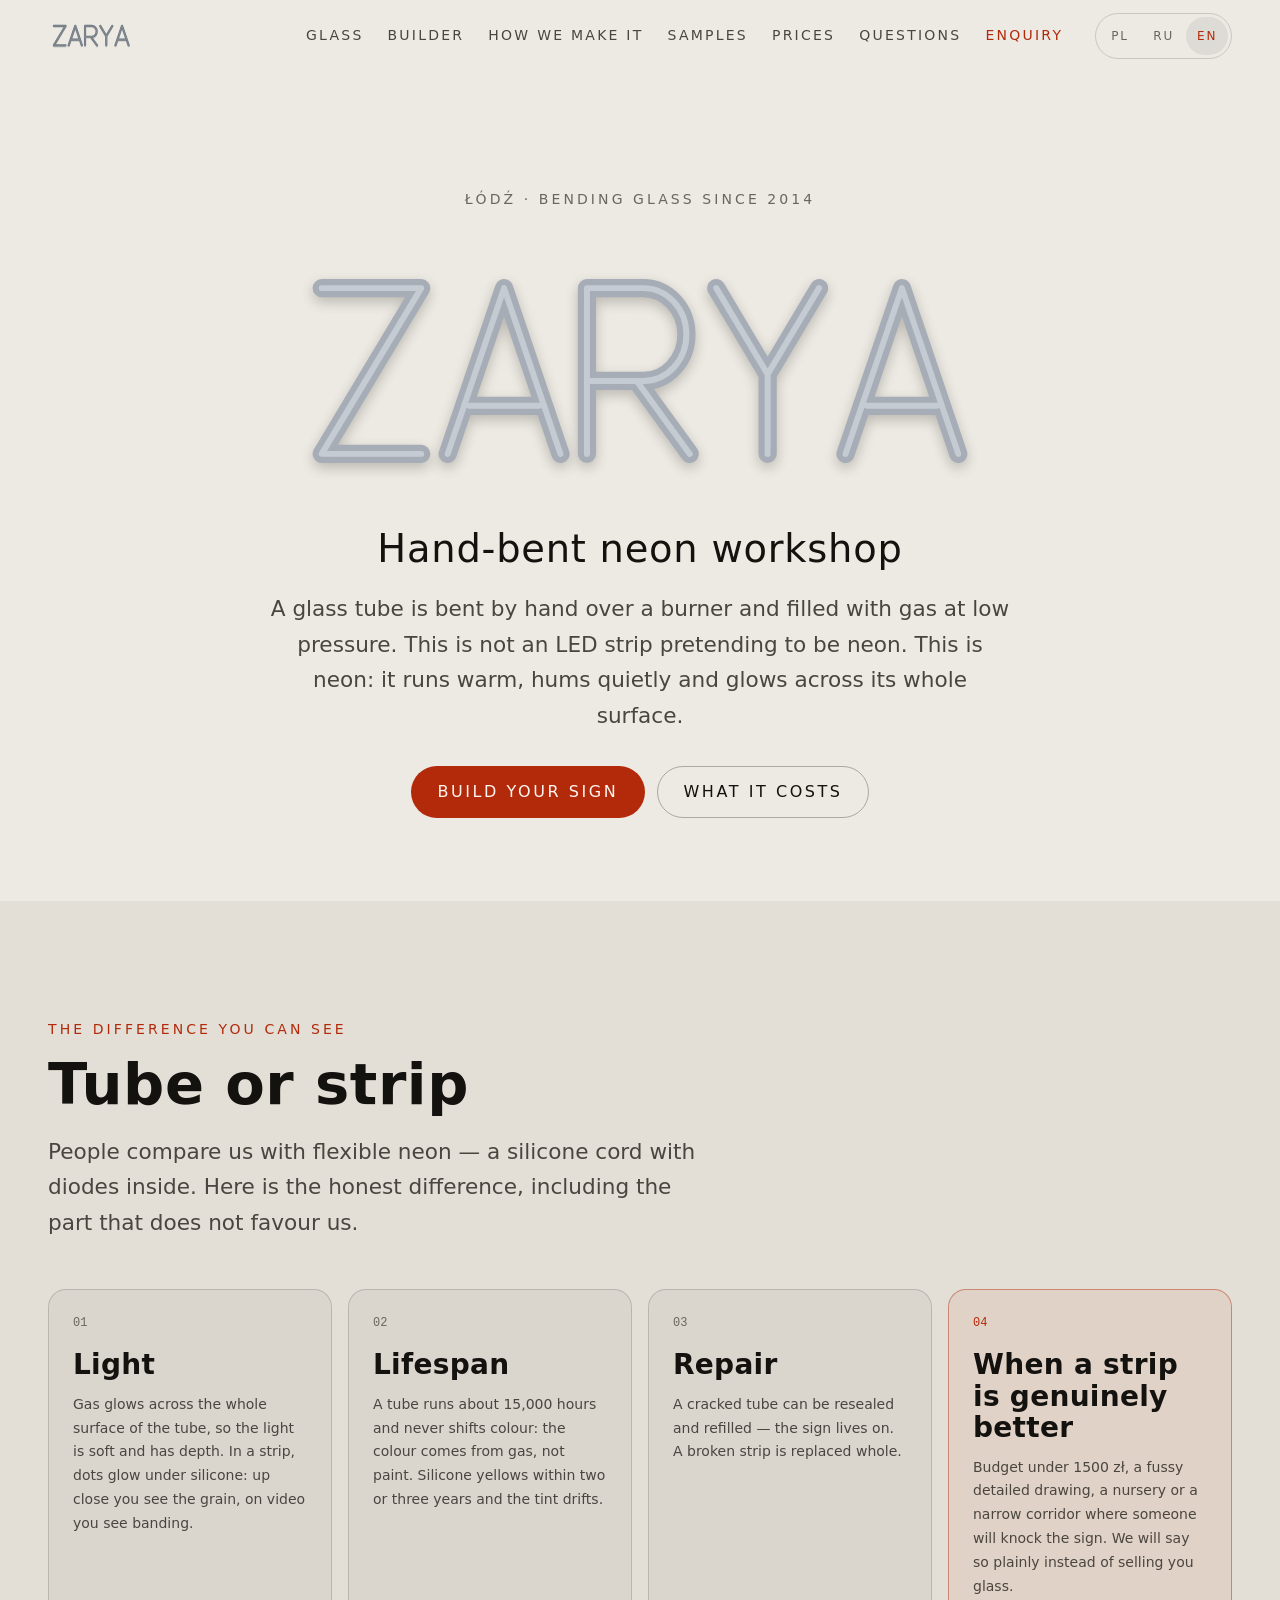
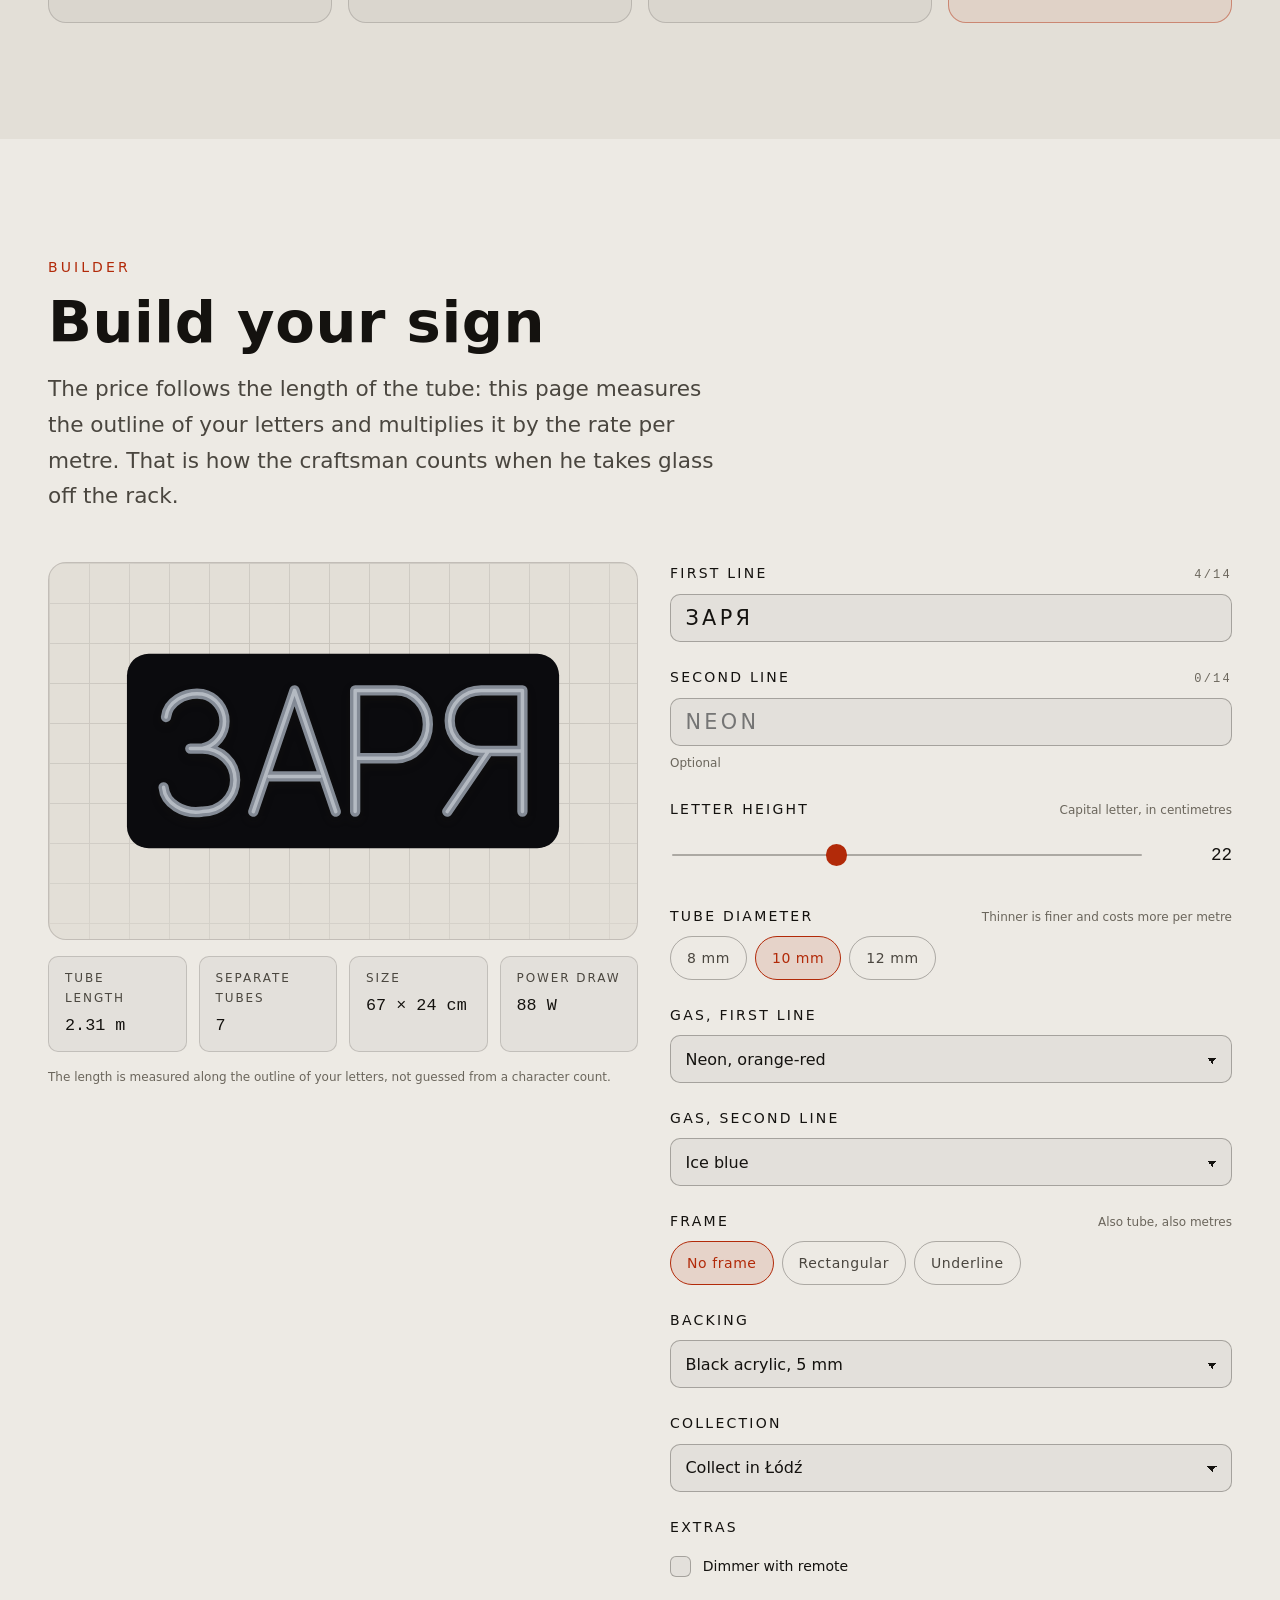
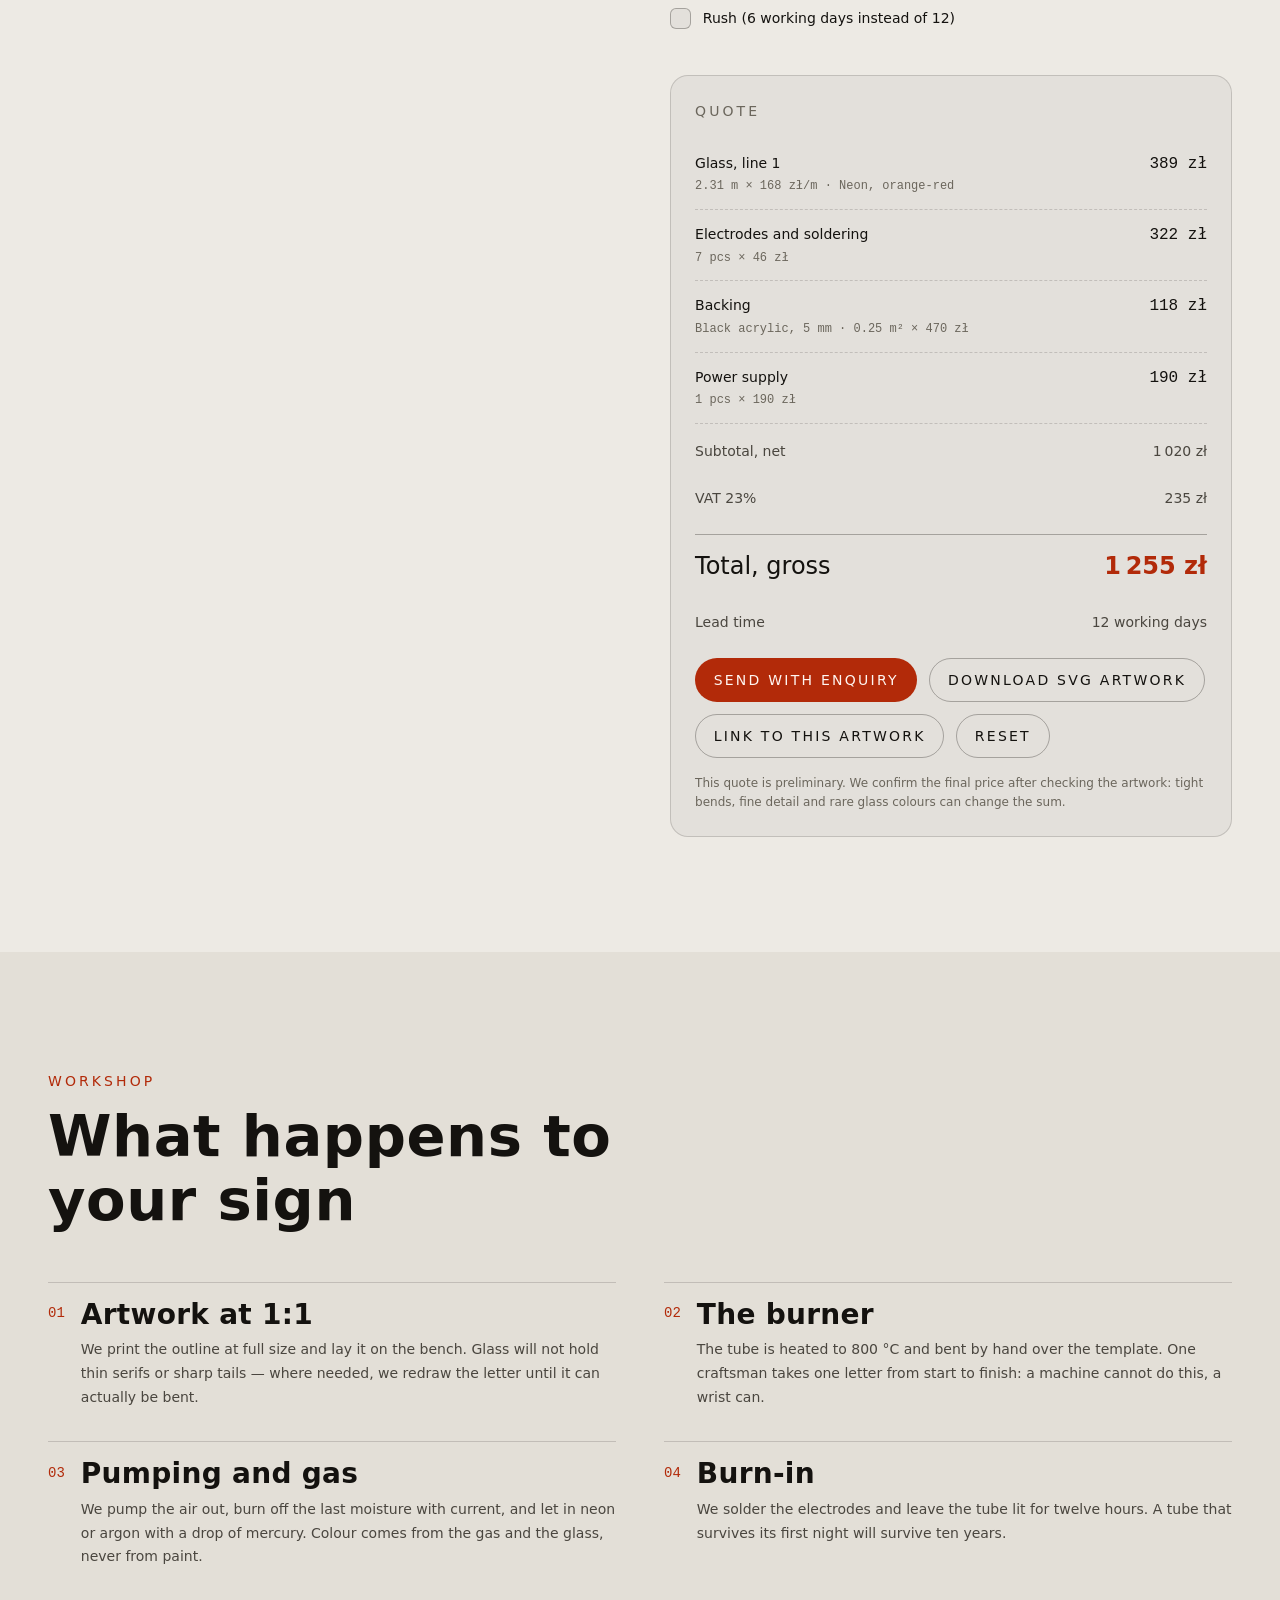
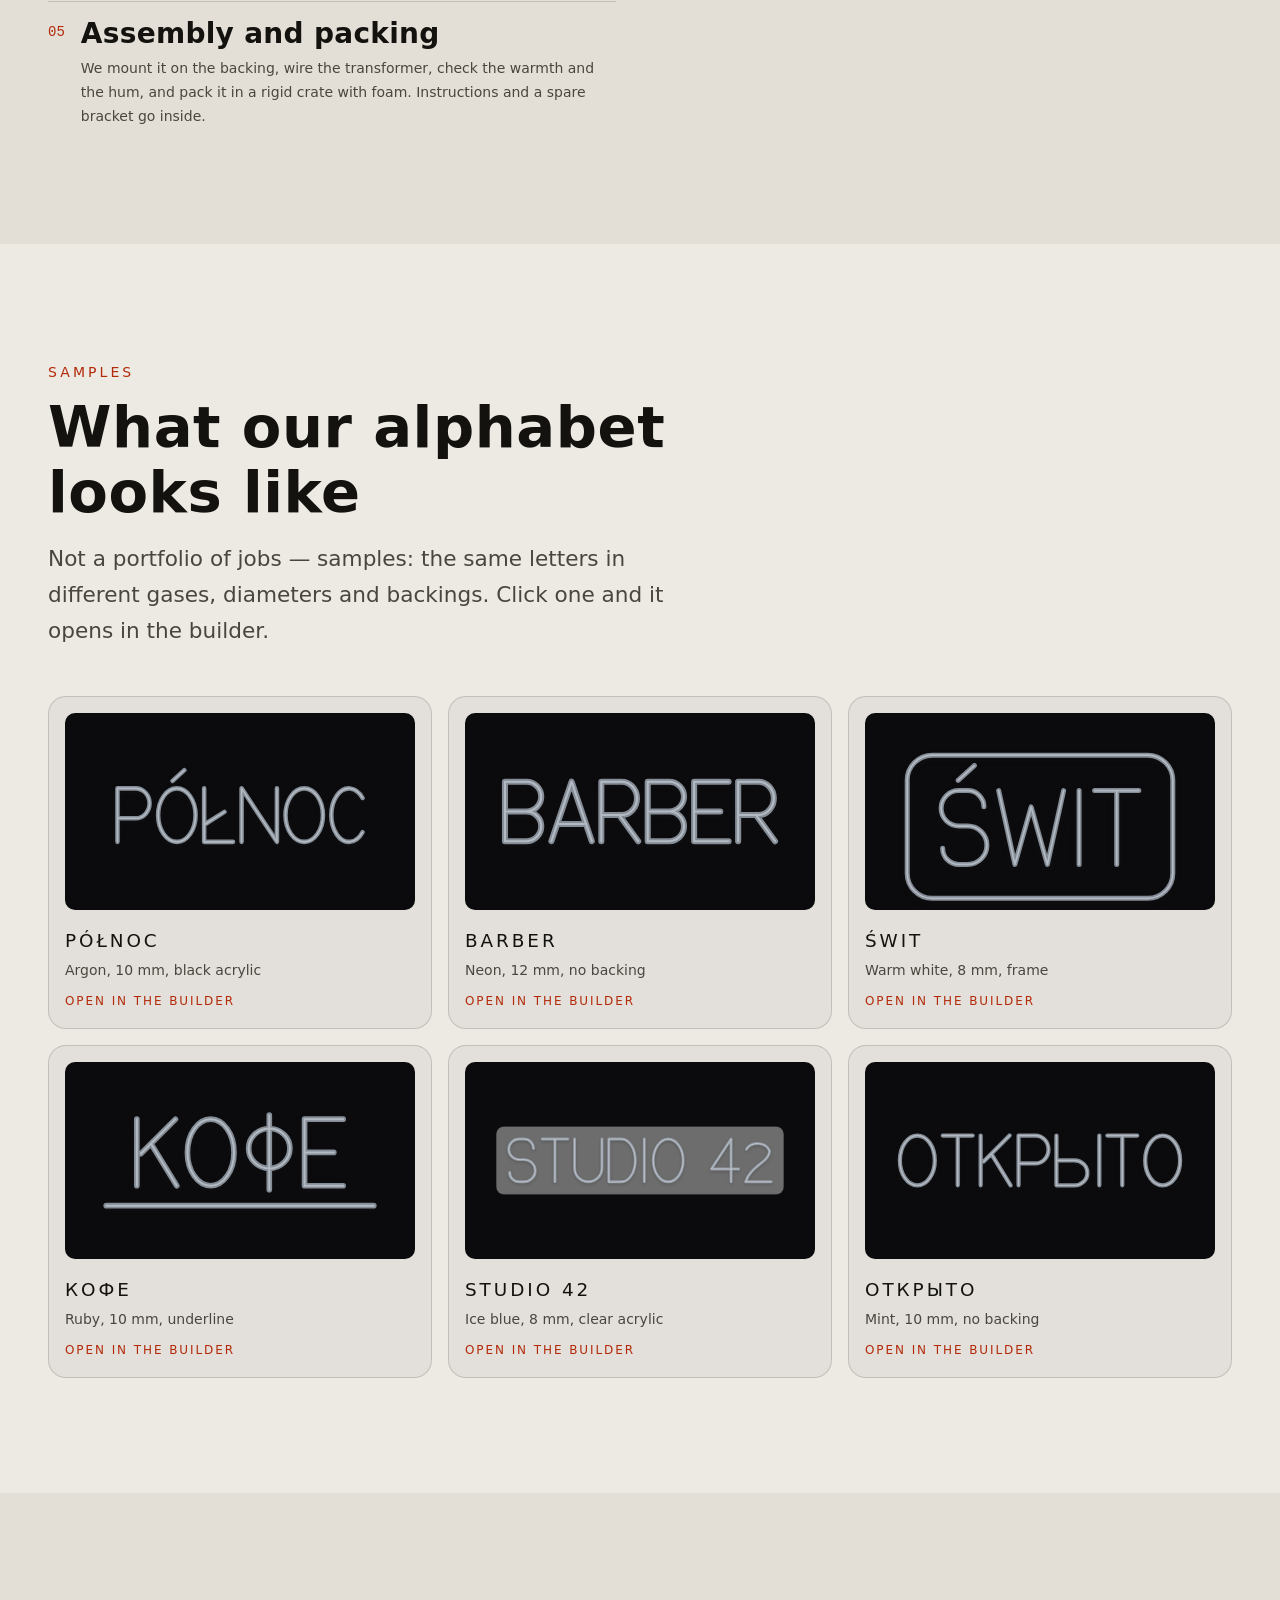
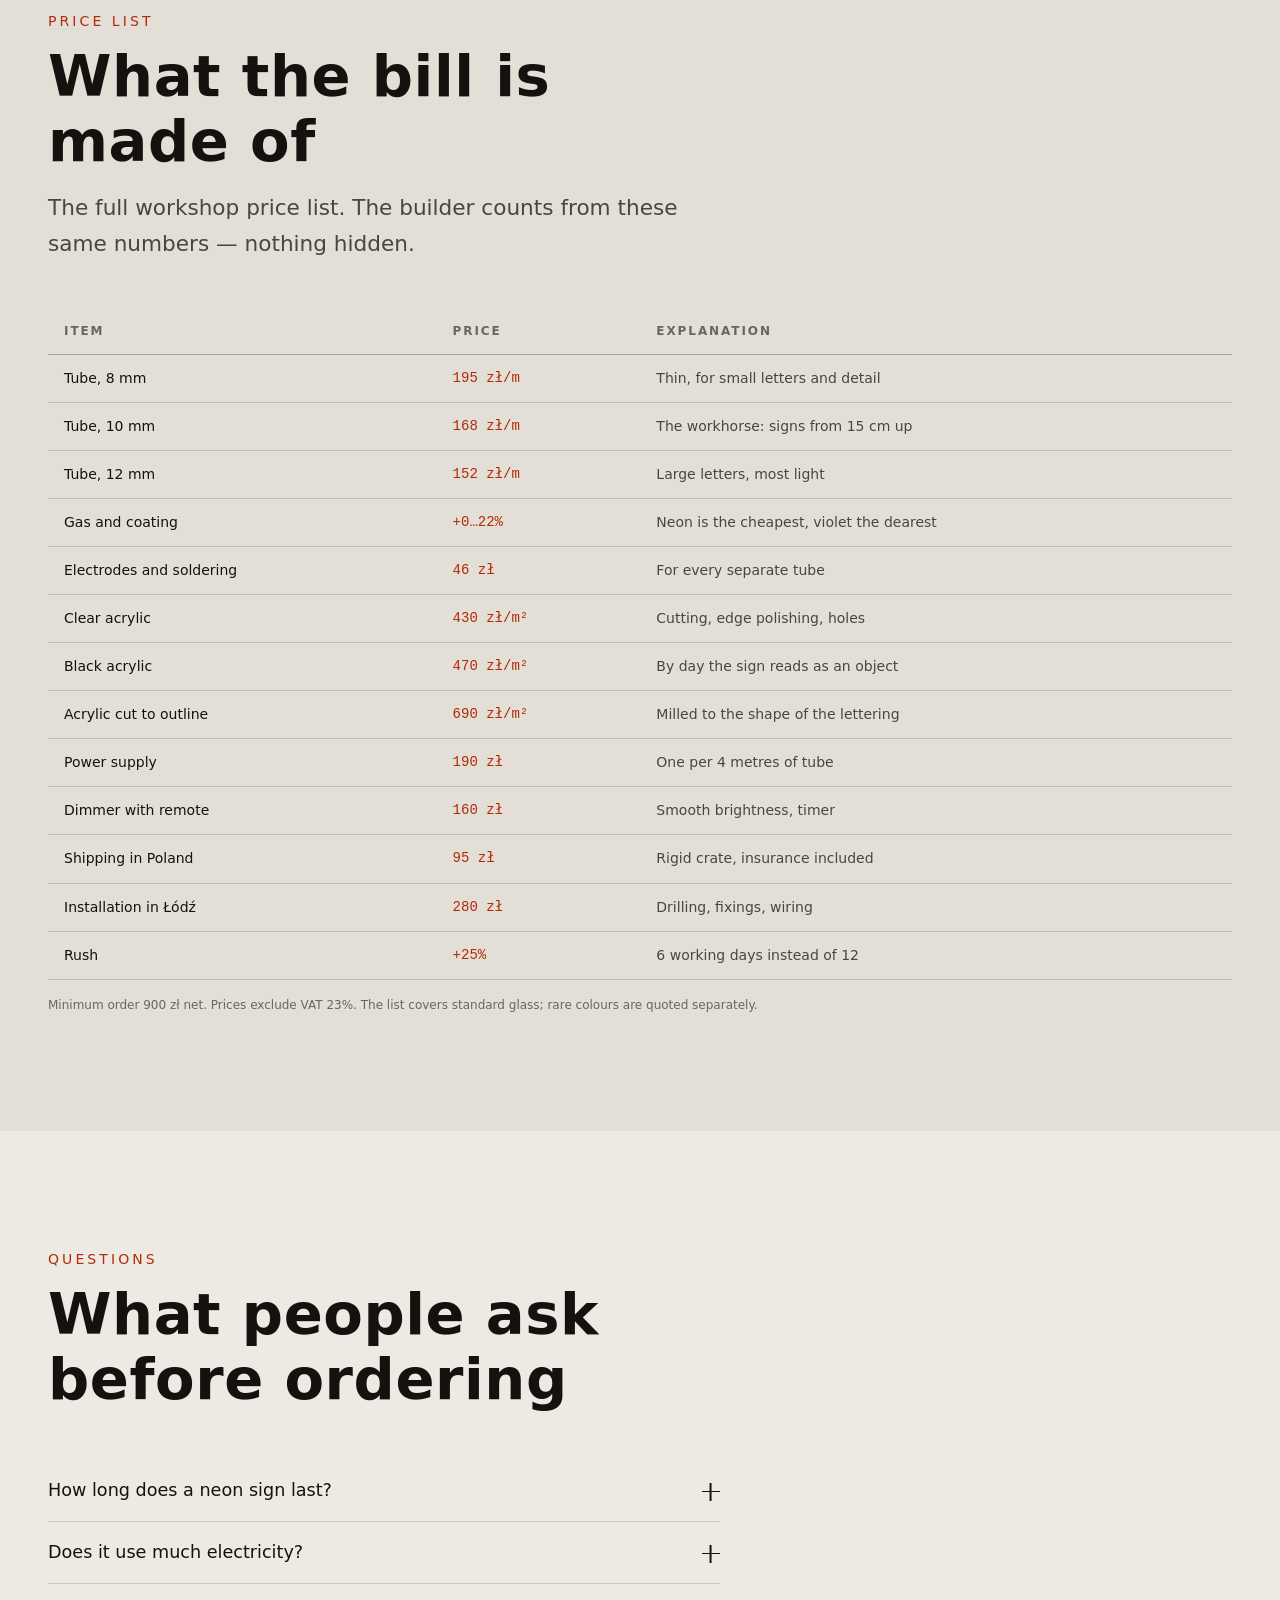
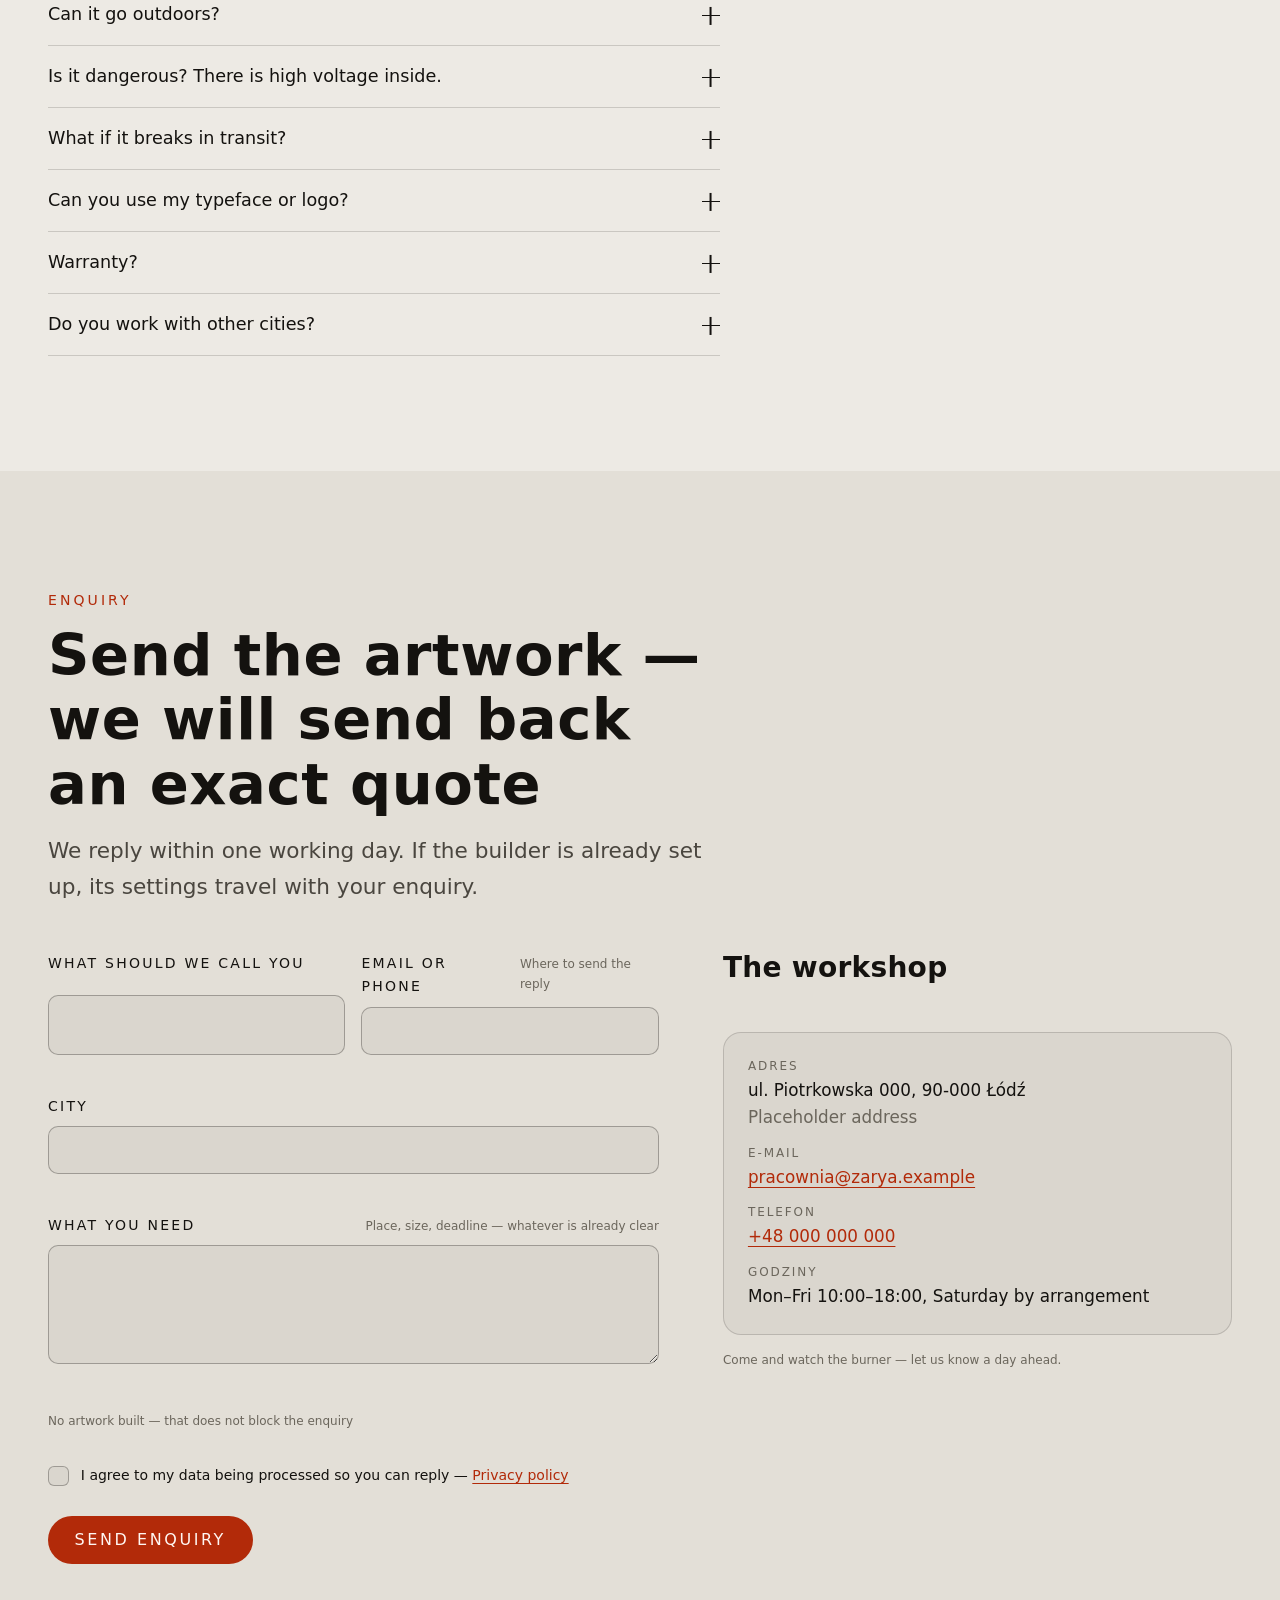
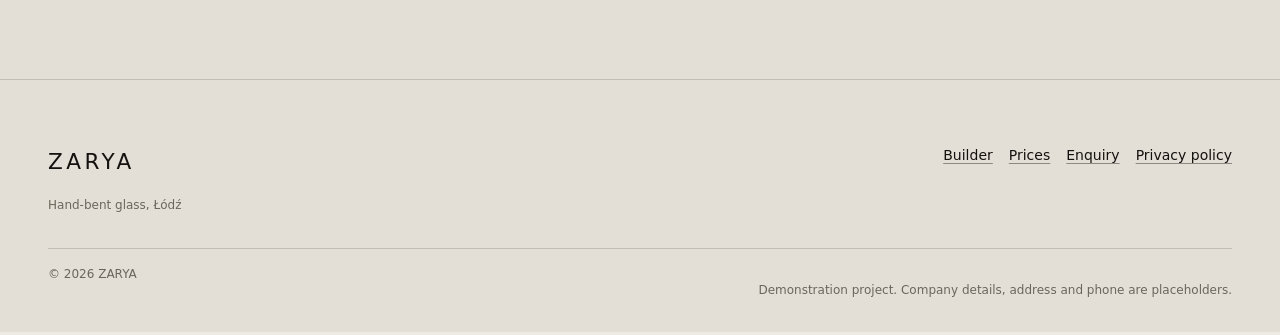
==== commit f305113b: "Доступность: контраст подписей и прокрутка прайса с клавиатуры Две находки проверки axe: - .fact__k " ====
--- a/index.html
+++ b/index.html
@@ -390,11 +390,11 @@
     <div class="wrap">
       <div class="section__head">
         <span class="kicker" data-i18n="prices.kicker">Cennik</span>
-        <h2 data-i18n="prices.h2">Z czego składa się rachunek</h2>
+        <h2 id="prices-h2" data-i18n="prices.h2">Z czego składa się rachunek</h2>
         <p class="section__lead" data-i18n="prices.lead">Pełny cennik pracowni.</p>
       </div>
 
-      <div class="price-wrap">
+      <div class="price-wrap" tabindex="0" role="region" aria-labelledby="prices-h2">
         <table class="price">
           <thead>
             <tr>
--- a/assets/css/components.css
+++ b/assets/css/components.css
@@ -538,7 +538,9 @@
   font-size: var(--t-micro);
   letter-spacing: var(--tracking-wide);
   text-transform: uppercase;
-  color: var(--c-ink-mute);
+  /* Не --c-ink-mute: он рассчитан на подписи от 14px и на 12px даёт 4.33:1
+     при норме 4.5:1. Здесь текст мелкий, поэтому берём --c-ink-dim. */
+  color: var(--c-ink-dim);
   margin-bottom: 0.2rem;
 }
 
